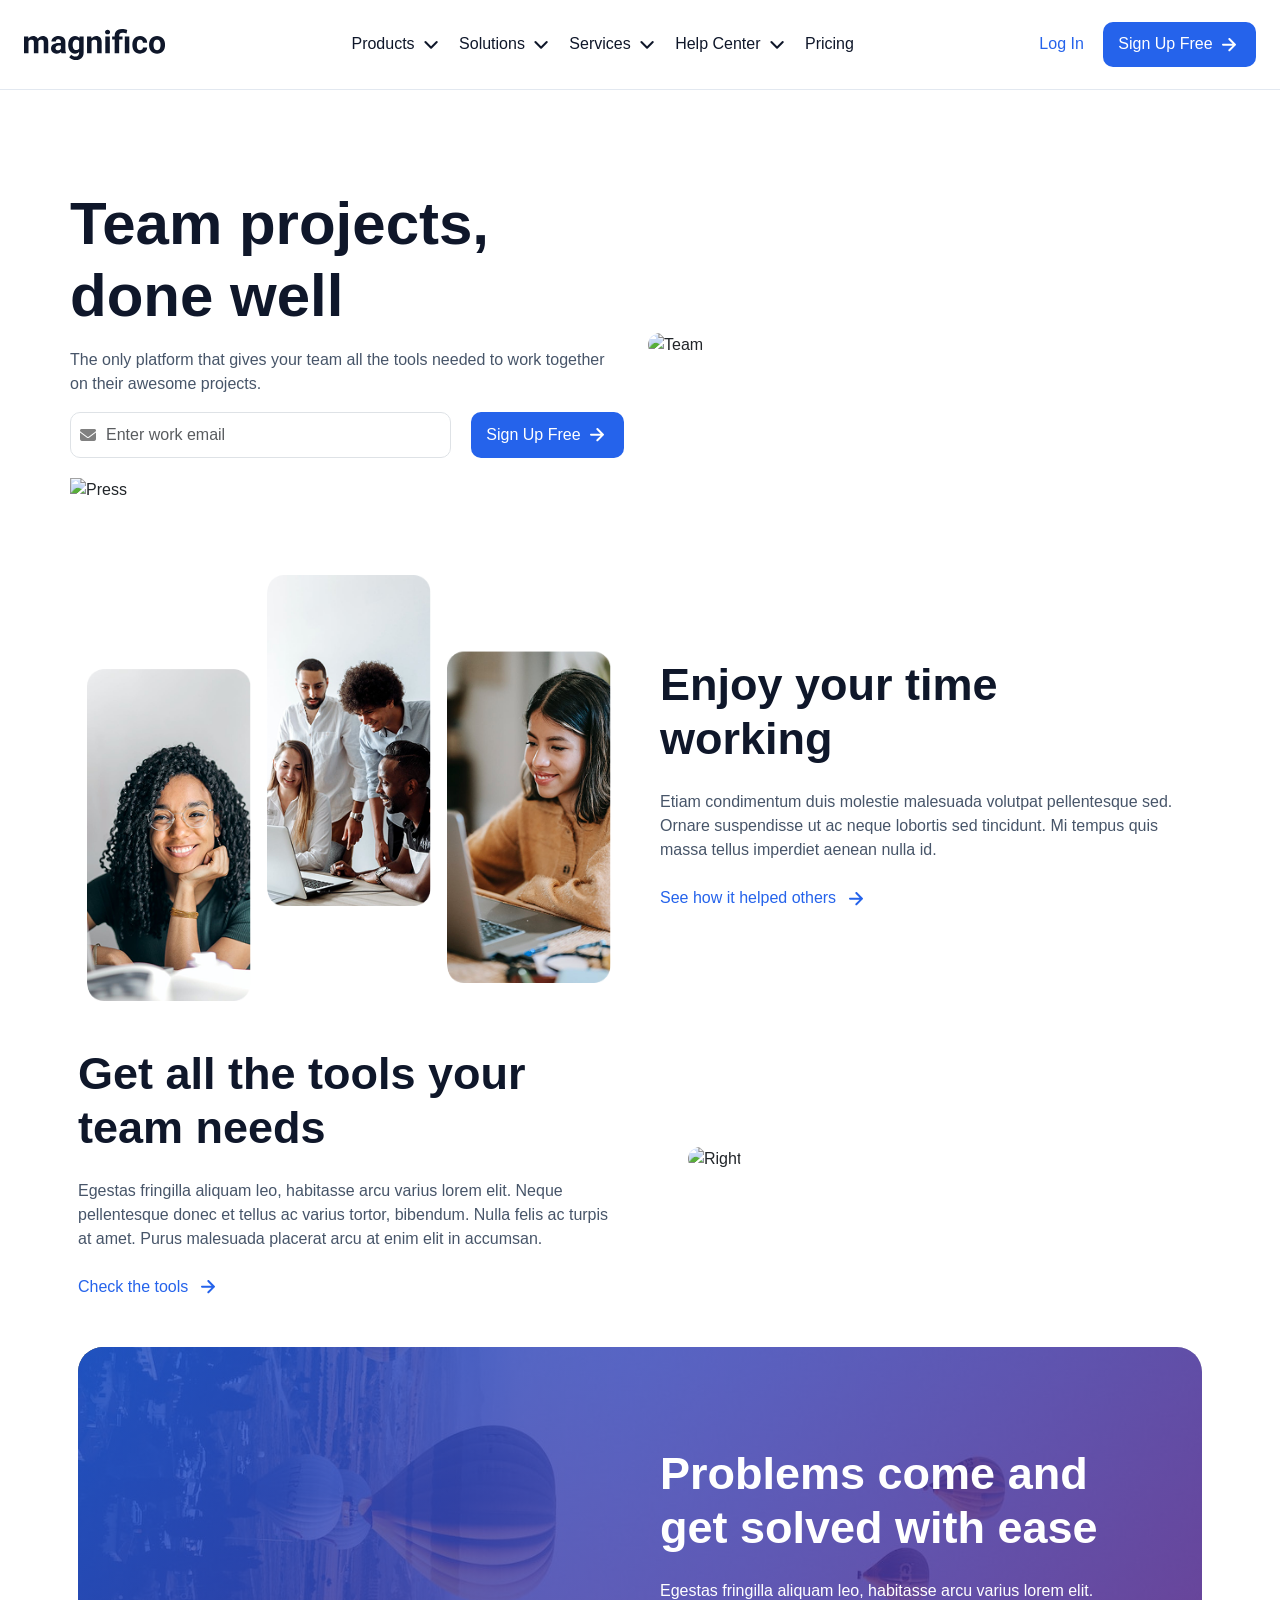
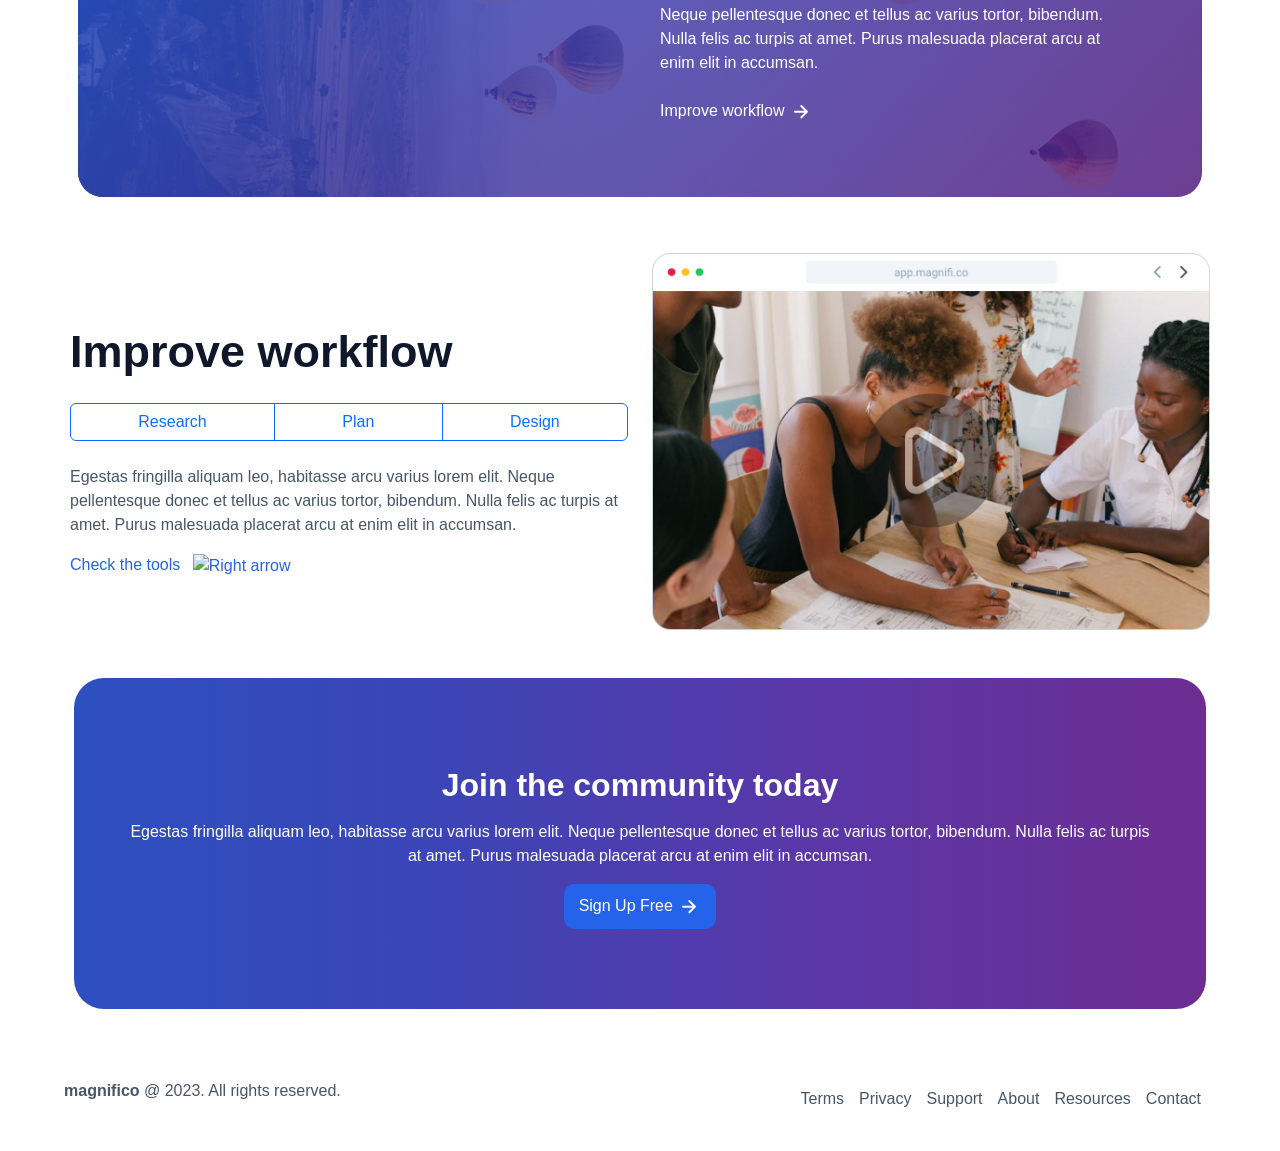
==== index.html @ b032844b "Changed the path" ====
<!doctype html>
<html lang="en">
  <head>
    <meta charset="UTF-8" />
    <meta name="viewport" content="width=device-width, initial-scale=1.0" />
    <link rel="stylesheet" href="css/style.css" />
    <link
      href="https://cdn.jsdelivr.net/npm/bootstrap@5.0.2/dist/css/bootstrap.min.css"
      rel="stylesheet"
      integrity="sha384-EVSTQN3/azprG1Anm3QDgpJLIm9Nao0Yz1ztcQTwFspd3yD65VohhpuuCOmLASjC"
      crossorigin="anonymous"
    />
    <link
      rel="stylesheet"
      href="https://cdnjs.cloudflare.com/ajax/libs/font-awesome/6.5.1/css/all.min.css"
    />
    <link
      rel="stylesheet"
      href="https://cdnjs.cloudflare.com/ajax/libs/font-awesome/6.5.0/css/all.min.css"
    />
    <link href="https://unpkg.com/aos@2.3.4/dist/aos.css" rel="stylesheet" />


    <title>Magnifico</title>
  </head>
  <body>
    <div class="container-fluid p-0">
      <header class="header-section p-4">
        <div class="logo">
          <img src="images/magnifico.svg" alt="Magnifico Logo" />
        </div>
        <div class="nav-items">
          <nav class="navbar navbar-expand-lg navbar-light">
            <button
              class="navbar-toggler"
              type="button"
              data-bs-toggle="collapse"
              data-bs-target="#navbarNavDropdown"
              aria-controls="navbarNavDropdown"
              aria-expanded="false"
              aria-label="Toggle navigation"
            >
              <span class="navbar-toggler-icon"></span>
            </button>
            <div class="collapse navbar-collapse" id="navbarNavDropdown">
              <ul class="navbar-nav">
                <li class="nav-item dropdown">
                  <a
                    class="nav-link dropdown-toggle"
                    href="#"
                    id="navbarDropdownMenuLink"
                    role="button"
                    data-bs-toggle="dropdown"
                    aria-expanded="false"
                  >
                    Products
                    <img src="images/chevron-down.svg" alt="Down arrow" />
                  </a>
                  <ul
                    class="dropdown-menu"
                    aria-labelledby="navbarDropdownMenuLink"
                  >
                    <li><a class="dropdown-item" href="#">Action</a></li>
                    <li>
                      <a class="dropdown-item" href="#">Another action</a>
                    </li>
                    <li>
                      <a class="dropdown-item" href="#">Something else here</a>
                    </li>
                  </ul>
                </li>
                <li class="nav-item dropdown">
                  <a
                    class="nav-link dropdown-toggle"
                    href="#"
                    id="navbarDropdownMenuLink"
                    role="button"
                    data-bs-toggle="dropdown"
                    aria-expanded="false"
                  >
                    Solutions
                    <img src="images/chevron-down.svg" alt="Down arrow" />
                  </a>
                  <ul
                    class="dropdown-menu"
                    aria-labelledby="navbarDropdownMenuLink"
                  >
                    <li><a class="dropdown-item" href="#">Action</a></li>
                    <li>
                      <a class="dropdown-item" href="#">Another action</a>
                    </li>
                    <li>
                      <a class="dropdown-item" href="#">Something else here</a>
                    </li>
                  </ul>
                </li>
                <li class="nav-item dropdown">
                  <a
                    class="nav-link dropdown-toggle"
                    href="#"
                    id="navbarDropdownMenuLink"
                    role="button"
                    data-bs-toggle="dropdown"
                    aria-expanded="false"
                  >
                    Services
                    <img src="images/chevron-down.svg" alt="Down arrow" />
                  </a>
                  <ul
                    class="dropdown-menu"
                    aria-labelledby="navbarDropdownMenuLink"
                  >
                    <li><a class="dropdown-item" href="#">Action</a></li>
                    <li>
                      <a class="dropdown-item" href="#">Another action</a>
                    </li>
                    <li>
                      <a class="dropdown-item" href="#">Something else here</a>
                    </li>
                  </ul>
                </li>
                <li class="nav-item dropdown">
                  <a
                    class="nav-link dropdown-toggle"
                    href="#"
                    id="navbarDropdownMenuLink"
                    role="button"
                    data-bs-toggle="dropdown"
                    aria-expanded="false"
                  >
                    Help Center
                    <img src="images/chevron-down.svg" alt="Down arrow" />
                  </a>
                  <ul
                    class="dropdown-menu"
                    aria-labelledby="navbarDropdownMenuLink"
                  >
                    <li><a class="dropdown-item" href="#">Action</a></li>
                    <li>
                      <a class="dropdown-item" href="#">Another action</a>
                    </li>
                    <li>
                      <a class="dropdown-item" href="#">Something else here</a>
                    </li>
                  </ul>
                </li>
                <li class="nav-item">
                  <a class="nav-link active" aria-current="page" href="#"
                    >Pricing</a
                  >
                </li>
              </ul>
            </div>
          </nav>
        </div>
        <div class="details">
          <a href="#" class="log-in">Log In</a>
          <button class="sign-up-btn">
            Sign Up Free
            <img src="images/arrow-right.svg" alt="Right arrow" />
          </button>
        </div>
      </header>
      <div class="main">
        <div class="section1 me-2">
          <div class="row sections-content">
            <div class="col-md-6 details order-2 order-md-1 "  data-aos="fade-right">
              <h1 class="pt-2">
                Team projects, <br />
                done well
              </h1>
              <p class="pt-2">
                The only platform that gives your team all the tools needed to
                work together on their awesome projects.
              </p>
              <form action="#" class="form-container">
                <div class="input-container">
                  <i class="fa fa-envelope icon"></i>
                  <input
                    type="email"
                    class="form-control input-mail"
                    name="email-id"
                    placeholder="Enter work email"
                  />
                </div>

                <button class="sign-up-btn">
                  Sign Up Free
                  <img src="images/arrow-right.svg" alt="Right arrow" />
                </button>
              </form>
              <img src="images/press.png" alt="Press" class="press-image" />
            </div>
            <div class="col-md-6 pt-2 order-1 order-md-2 " data-aos="fade-left">
              <img src="images/left.png" alt="Team" class="img-banner" />
            </div>
          </div>
        </div>
        <div class="section2">
          <div class="row mt-5 sections-content">
            <div class="col-md-6"  data-aos="zoom-in">
              <div class="img-group">
                <img src="images/frame-2307.png" alt="">
                <img src="images/frame-2305.png" alt="">
                <img src="images/frame-2306.png" alt="">
              </div>
            </div>
            <div class="col-md-6 details order-2 order-md-1"  data-aos="fade-left">
              <h2 class="p-2">
                Enjoy your time <br />
                working
              </h2>
              <p class="p-2">
                Etiam condimentum duis molestie malesuada volutpat pellentesque
                sed. Ornare suspendisse ut ac neque lobortis sed tincidunt. Mi
                tempus quis massa tellus imperdiet aenean nulla id.
              </p>
              <a href="#" class="pt-5 ps-2"
                >See how it helped others
                <img src="images/Vector.svg" alt="Right arrow" class="ps-2"
              /></a>
            </div>
          </div>
        </div>

        <div class="section3">
          <div class="row mt-5 sections-content">
            <div class="col-md-6 details order-2 order-md-1" data-aos="fade-right">
              <h2 class="p-2">
                Get all the tools your <br />
                team needs
              </h2>
              <p class="p-2">
                Egestas fringilla aliquam leo, habitasse arcu varius lorem elit.
                Neque pellentesque donec et tellus ac varius tortor, bibendum.
                Nulla felis ac turpis at amet. Purus malesuada placerat arcu at
                enim elit in accumsan.
              </p>
              <a href="#" class="pt-5 ps-2"
                >Check the tools
                <img src="images/Vector.svg" alt="Right arrow" class="ps-2"
              /></a>
            </div>
            <div class="col-md-6 ps-5 order-1 order-md-2" data-aos="fade-left">
              <img src="images/right.png" alt="Right" class="img-banner" />
            </div>
          </div>
        </div>
        <div
          class="
        "
        ></div>
        <div class="section4">
          <div class="row mt-5 hero-image sections-content mx-2">
            <div class="col-md-6"></div>
            <div class="col-md-6 col-sm-12 details order-2 order-md-1 "  data-aos="zoom-in-up">
              <h2 class="p-2">
                Problems come and <br />
                get solved with ease
              </h2>
              <p class="p-2">
                Egestas fringilla aliquam leo, habitasse arcu varius lorem elit.
                Neque pellentesque donec et tellus ac varius tortor, bibendum.
                Nulla felis ac turpis at amet. Purus malesuada placerat arcu at
                enim elit in accumsan.
              </p>
              <a href="#" class="ps-2" style="color: white"
                >Improve workflow <img src="images/arrow-right.svg" alt=""
              /></a>
            </div>
          </div>
        </div>
        <div class="section5 mt-5">
          <div class="row sections-content">
            <div class="col-md-6 details order-2 order-md-1" data-aos="fade-right">
              <h2 class="pt-2">Improve workflow</h2>
              <div
                class="btn-group pt-3 pb-3"
                style="width: 100%"
                role="group"
                aria-label="Basic outlined example"
              >
                <button type="button" class="btn btn-outline-primary">
                  Research
                </button>
                <button type="button" class="btn btn-outline-primary">
                  Plan
                </button>
                <button type="button" class="btn btn-outline-primary">
                  Design
                </button>
              </div>
              <p class="pt-2">
                Egestas fringilla aliquam leo, habitasse arcu varius lorem elit.
                Neque pellentesque donec et tellus ac varius tortor, bibendum.
                Nulla felis ac turpis at amet. Purus malesuada placerat arcu at
                enim elit in accumsan.
              </p>
              <a href="#" class="pt-5"
                >Check the tools
                <img src="images/vector.svg" alt="Right arrow" class="ps-2"
              /></a>
            </div>
            <div class="col-md-6 pt-2 order-1 order-md-2" data-aos="fade-left">
              <img
                src="images/left-banner.png"
                alt="Team"
                class="img-banner"
              />
            </div>
          </div>
        </div>
        <div class="section6 mt-5 mx-3 ">
          <div class="row banner">
            <div class="col-md-12 text-center" data-aos="flip-up">
              <h2 class="p-2">Join the community today</h2>
                Egestas fringilla aliquam leo, habitasse arcu varius lorem elit.
                Neque pellentesque donec et tellus ac varius tortor, bibendum.
                Nulla felis ac turpis at amet. Purus malesuada placerat arcu at
                enim elit in accumsan.
              </p>
              <button class="sign-up-btn">
                Sign Up Free
                <img src="images/arrow-right.svg" alt="Right arrow" />
              </button>
            </div>
          </div>
        </div>

      </div>
      <footer class="footer-section">
        <div class="copyright">
          <p style="color:#475569 ;"><strong>magnifico</strong> @ 2023. All rights reserved.</p>
        </div>
        <div class="links">
          <div class="link-item"><a href="#" style="text-decoration: none; color:#475569 ;">Terms</a></div>
          <div class="link-item"><a href="#" style="text-decoration: none; color:#475569 ;">Privacy</a></div>
          <div class="link-item"><a href="#" style="text-decoration: none; color:#475569 ;">Support</a></div>
          <div class="link-item"><a href="#" style="text-decoration: none; color:#475569 ;">About</a></div>
          <div class="link-item"><a href="#" style="text-decoration: none; color:#475569 ;">Resources</a></div>
          <div class="link-item"><a href="#" style="text-decoration: none; color:#475569 ;">Contact</a></div>
        </div>
      </footer>
      
    </div>

    <script src="https://unpkg.com/aos@2.3.4/dist/aos.js"></script>
    <script>
      AOS.init({
        duration: 1000,
        once: true
      });
    </script>

    <script
      src="https://cdn.jsdelivr.net/npm/bootstrap@5.0.2/dist/js/bootstrap.bundle.min.js"
      integrity="sha384-MrcW6ZMFYlzcLA8Nl+NtUVF0sA7MsXsP1UyJoMp4YLEuNSfAP+JcXn/tWtIaxVXM"
      crossorigin="anonymous"
    ></script>
  </body>
</html>
---- css/style.css ----
*{
    margin: 0;
    padding: 0;
    box-sizing: border-box;
    font-family: "Segoe UI", sans-serif;
}

a, button, img, .nav-link, .btn {
  transition: all 0.3s ease-in-out;
}

.header-section{
    display: flex;
    justify-content: space-between;
    align-items: center;
    height: 90px;
    border-bottom: 1px solid #E2E8F0;
}

.dropdown-toggle::after {
  display: none !important;
}

.log-in{
    text-decoration: none;
    color: #2563EB;
    margin-right: 15px;
}

.log-in:hover{
    color: #1E40AF;
}

.sign-up-btn{
    background-color: #2563EB;
    color: white;
    border: none;
    padding: 10px 15px;
    border-radius: 10px;
    cursor: pointer;
}

.sign-up-btn:hover {
  background-color: #1E40AF;
  transform: translateY(-3px);
  box-shadow: 0 10px 20px rgba(37, 99, 235, 0.3);
}

.sign-up-btn:active {
  transform: scale(0.96);
}

.nav-link{
    color: #0F172A !important;
    font-weight: 600;
    position: relative;
}

.nav-link::after {
  content: "";
  position: absolute;
  width: 0%;
  height: 2px;
  bottom: -5px;
  left: 0;
  background-color: #2563EB;
  transition: width 0.3s ease;
}

.nav-link:hover::after {
  width: 100%;
}

.input-container {
  position: relative;
  width: 100%;
  flex: 1;
}

.input-container input {
  width: 100%;
  padding: 10px 10px 10px 35px;
  border-radius: 10px;
  transition: all 0.3s ease;
}

.input-container input:focus {
  border-color: #2563EB;
  box-shadow: 0 0 0 3px rgba(37, 99, 235, 0.2);
}

.input-container .icon {
  position: absolute;
  left: 10px;
  top: 50%;
  transform: translateY(-50%);
  color: gray;
}

.main{
    margin: 70px;
}

.sections-content{
    display: flex;
    align-items: center;
    
}

.section1 h1{
    margin-top: 20px;
    font-size: 60px;
    font-weight: 700;
    color: #0F172A;
}

.section1 p{
    color: #475569;
}

.form-container{
    display: flex;
    gap: 20px;
}

.press-image{
    margin-top: 20px ;
    width: 100%;
    margin-bottom: 20px;
}

.img-banner{
    max-width: 100%;
    height: auto;
    border-radius: 12px;
    transition: transform 0.4s ease, box-shadow 0.4s ease;
}

.img-banner:hover{
    transform: scale(1.05);
    box-shadow: 0 15px 30px rgba(0, 0, 0, 0.15);
}

.img-group{
  display: flex;
  justify-content: center;
  align-items: center;
  flex-wrap: nowrap;  
}

.img-group img{
  width: 180px;        
  max-width: 100%;     
  padding: 0 8px;
  border-radius: 20px;
  transition: transform 0.4s ease, box-shadow 0.4s ease;
}

.img-group img:hover{
  transform: translateY(-10px) scale(1.05);
  box-shadow: 0 10px 25px rgba(0, 0, 0, 0.15);
}

.img-group img:nth-child(1),
.img-group img:nth-child(3){
  transform: translateY(30px);
}

.img-group img:nth-child(2){
  transform: translateY(-30px);
}

.section2 h2{
    margin-top: 20px;
    font-size: 45px;
    font-weight: 700;
    color: #0F172A;
}

.section2 p{
    color: #475569;
}


.section3 h2{
    margin-top: 20px;
    font-size: 45px;
    font-weight: 700;
    color: #0F172A;
}

.section3 p{
    color: #475569;
}


.hero-image {
  position: relative;
  min-height: 450px;
  border-radius: 25px;
  overflow: hidden;
  padding: 60px;

  background-image: url("../images/heroImage.jpg");
  background-size: cover;
  background-position: center;

  transition: transform 0.4s ease;
}

.hero-image::before {
  content: "";
  position: absolute;
  top: 0;
  left: 0;
  width: 100%;
  height: 100%;
  background: linear-gradient(
    135deg,
    rgba(37, 99, 235, 0.8),
    rgba(88, 28, 135, 0.8)
  );
  z-index: 1;
  transition: opacity 0.4s ease;
}

.hero-image .details {
  position: relative;
  z-index: 2;
}

.hero-image:hover {
  transform: scale(1.02);
}

.hero-image:hover::before {
  opacity: 0.6;
}

.section4 h2{
    margin-top: 20px;
    font-size: 45px;
    font-weight: 700;
    color: white;
}

.section4 p{
    color: white;
}


.section5 h2{
    margin-top: 20px;
    font-size: 45px;
    font-weight: 700;
    color: #0F172A;
}

.section5 p{
    color: #475569;
}

.section6 h2{
    font-weight: 700;
}

.section6 .banner{
  background: linear-gradient(
    90deg,
    #2d4fbf 0%,
    #3a46b7 30%,
    #5a37a8 65%,
    #6d2d91 100%
  );
  border-radius: 30px;
  padding: 80px 40px;
  color: white;
  transition: transform 0.4s ease, box-shadow 0.4s ease;
}

.section6 .banner:hover{
  transform: translateY(-5px);
  box-shadow: 0 20px 40px rgba(0,0,0,0.2);
}


.details a{
    text-decoration: none;
    color: #2563EB;
}

.details a:hover{
    color: #1E40AF;
    padding-left: 8px;
}

.links{
    display: flex;
    justify-content: space-between;
    align-items: center;
}

.links .link-item{
    padding-right: 15px;
}

.links .link-item a:hover{
    color: #2563EB !important;
    transform: translateY(-2px);
}


.footer-section{
    display: flex;
    justify-content: space-between;
    align-items: center;
    margin-left: 4rem;
    margin-right: 4rem;
    margin-bottom: 2rem;
    flex-wrap: wrap;
}


@media (max-width: 992px){

    .main{
        margin: 40px 20px;
    }

    .header-section{
        flex-wrap: wrap;
        height: auto;
        gap: 15px;
    }

    .section1 h1{
        font-size: 42px;
    }

    .section2 h2,
    .section3 h2,
    .section4 h2,
    .section5 h2{
        font-size: 32px;
    }
}

@media (max-width: 768px){

    .main{
        margin: 30px 15px;
    }

    .form-container{
        flex-direction: column;
    }

    .form-container .sign-up-btn{
        width: 100%;
    }

    .details{
        padding: 20px !important;
    }

    .hero-image{
        padding: 30px 20px;
        border-radius: 15px;
    }

    .footer-section{
        flex-direction: column;
        align-items: flex-start;
        gap: 20px;
        margin-left: 20px;
        margin-right: 20px;
    }

    .links{
        flex-wrap: wrap;
    }

    .section6 .banner{
        padding: 50px 20px;
    }

    .header-section > .details{
        display: none !important;
    }

    .img-group img{
        width: 30%;        
        padding: 0 5px;
    }

    .img-group img:nth-child(1),
    .img-group img:nth-child(3){
        transform: translateY(15px);
    }

    .img-group img:nth-child(2){
        transform: translateY(-15px);
    }
}

@media (max-width: 576px){

    .section1 h1{
        font-size: 32px;
    }

    .section2 h2,
    .section3 h2,
    .section4 h2,
    .section5 h2{
        font-size: 24px;
    }

    .btn-group{
        flex-direction: column;
    }

    .btn-group .btn{
        width: 100%;
        margin-bottom: 10px;
    }
}
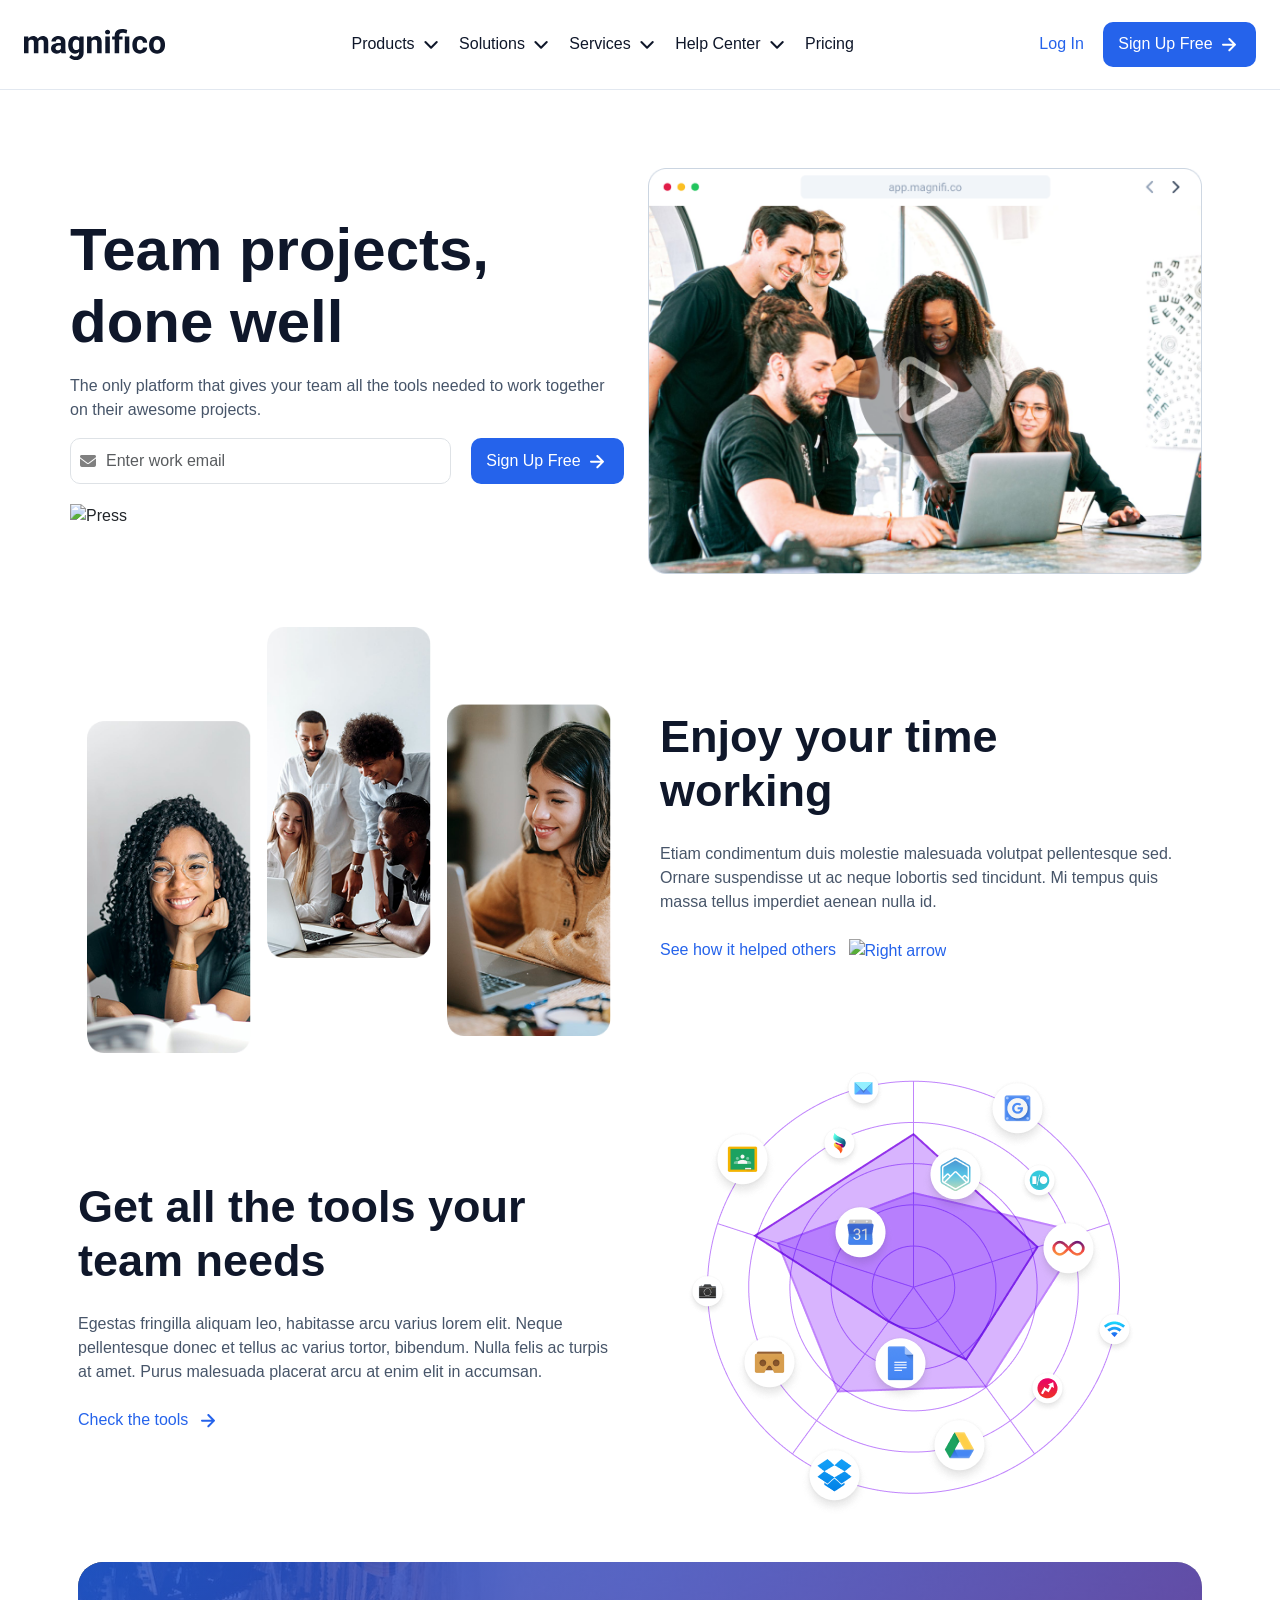
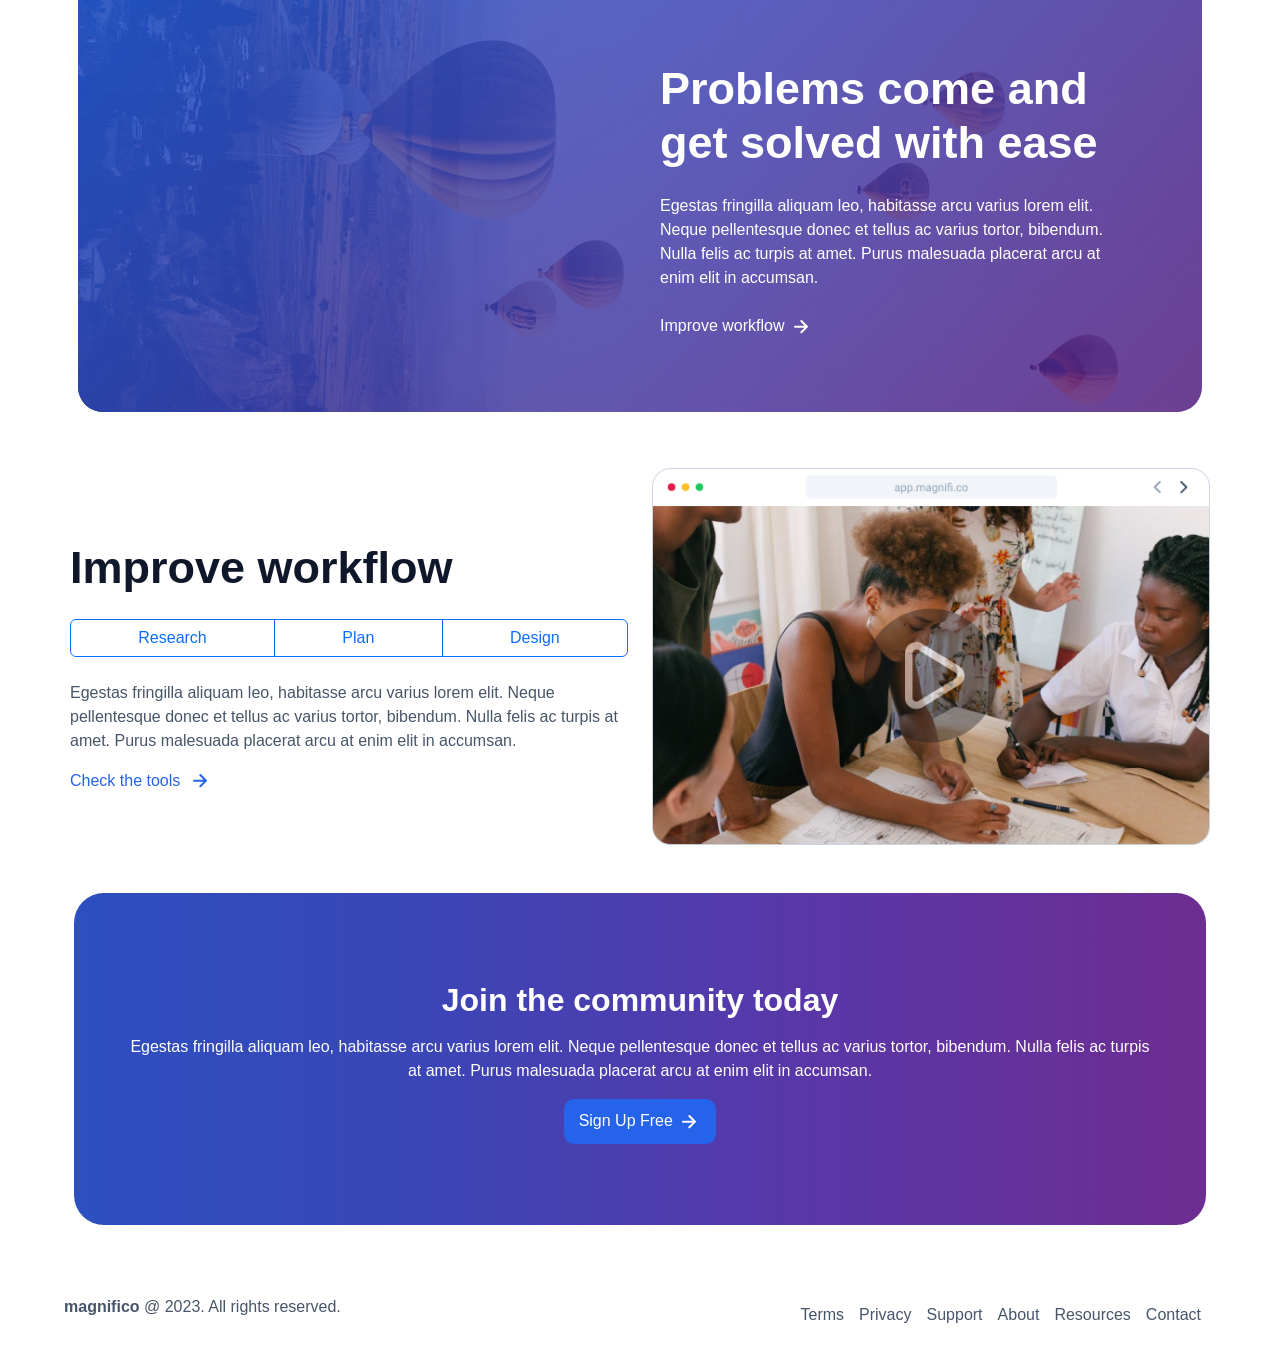
==== commit f9c41d59: "Changed the names of the images" ====
--- a/index.html
+++ b/index.html
@@ -192,7 +192,7 @@
               <img src="images/press.png" alt="Press" class="press-image" />
             </div>
             <div class="col-md-6 pt-2 order-1 order-md-2 " data-aos="fade-left">
-              <img src="images/left.png" alt="Team" class="img-banner" />
+              <img src="images/Left.png" alt="Team" class="img-banner" />
             </div>
           </div>
         </div>
@@ -217,7 +217,7 @@
               </p>
               <a href="#" class="pt-5 ps-2"
                 >See how it helped others
-                <img src="images/Vector.svg" alt="Right arrow" class="ps-2"
+                <img src="images/vector.svg" alt="Right arrow" class="ps-2"
               /></a>
             </div>
           </div>
@@ -242,7 +242,7 @@
               /></a>
             </div>
             <div class="col-md-6 ps-5 order-1 order-md-2" data-aos="fade-left">
-              <img src="images/right.png" alt="Right" class="img-banner" />
+              <img src="images/Right.png" alt="Right" class="img-banner" />
             </div>
           </div>
         </div>
@@ -298,7 +298,7 @@
               </p>
               <a href="#" class="pt-5"
                 >Check the tools
-                <img src="images/vector.svg" alt="Right arrow" class="ps-2"
+                <img src="images/Vector.svg" alt="Right arrow" class="ps-2"
               /></a>
             </div>
             <div class="col-md-6 pt-2 order-1 order-md-2" data-aos="fade-left">
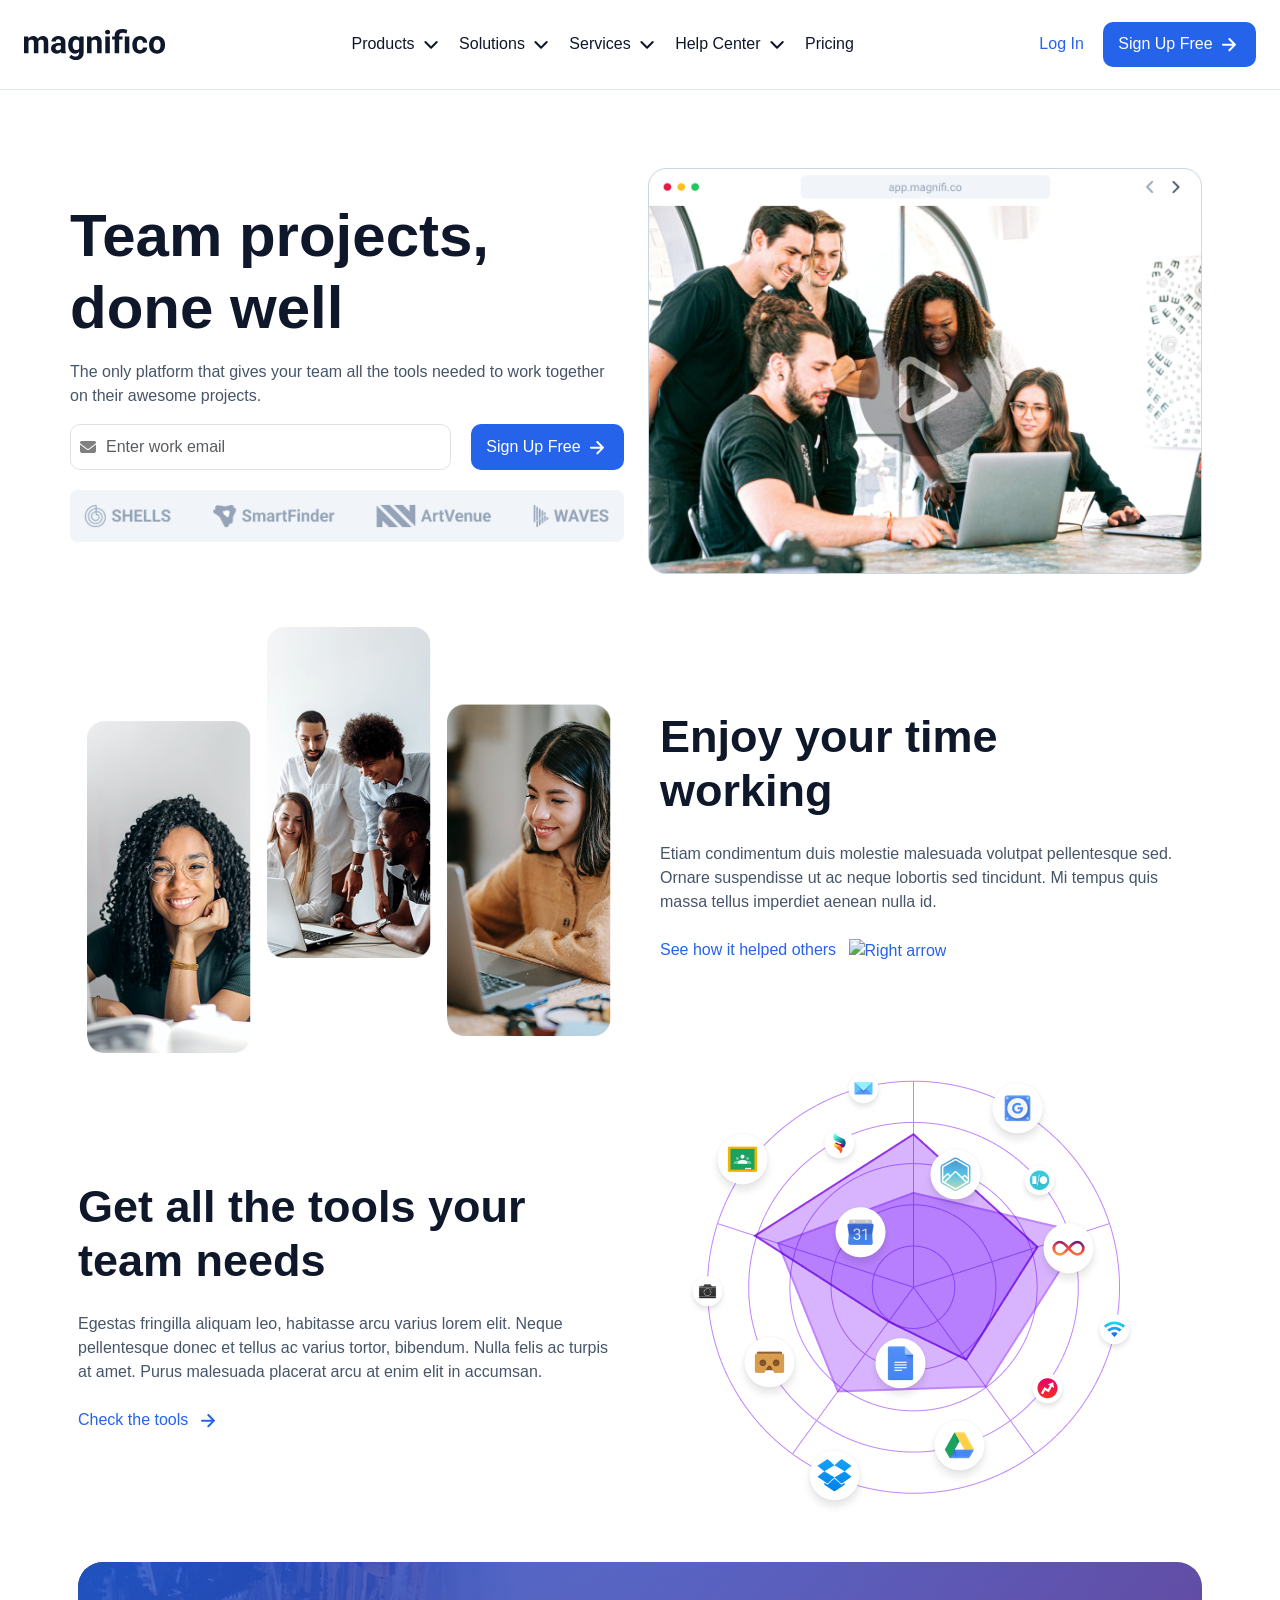
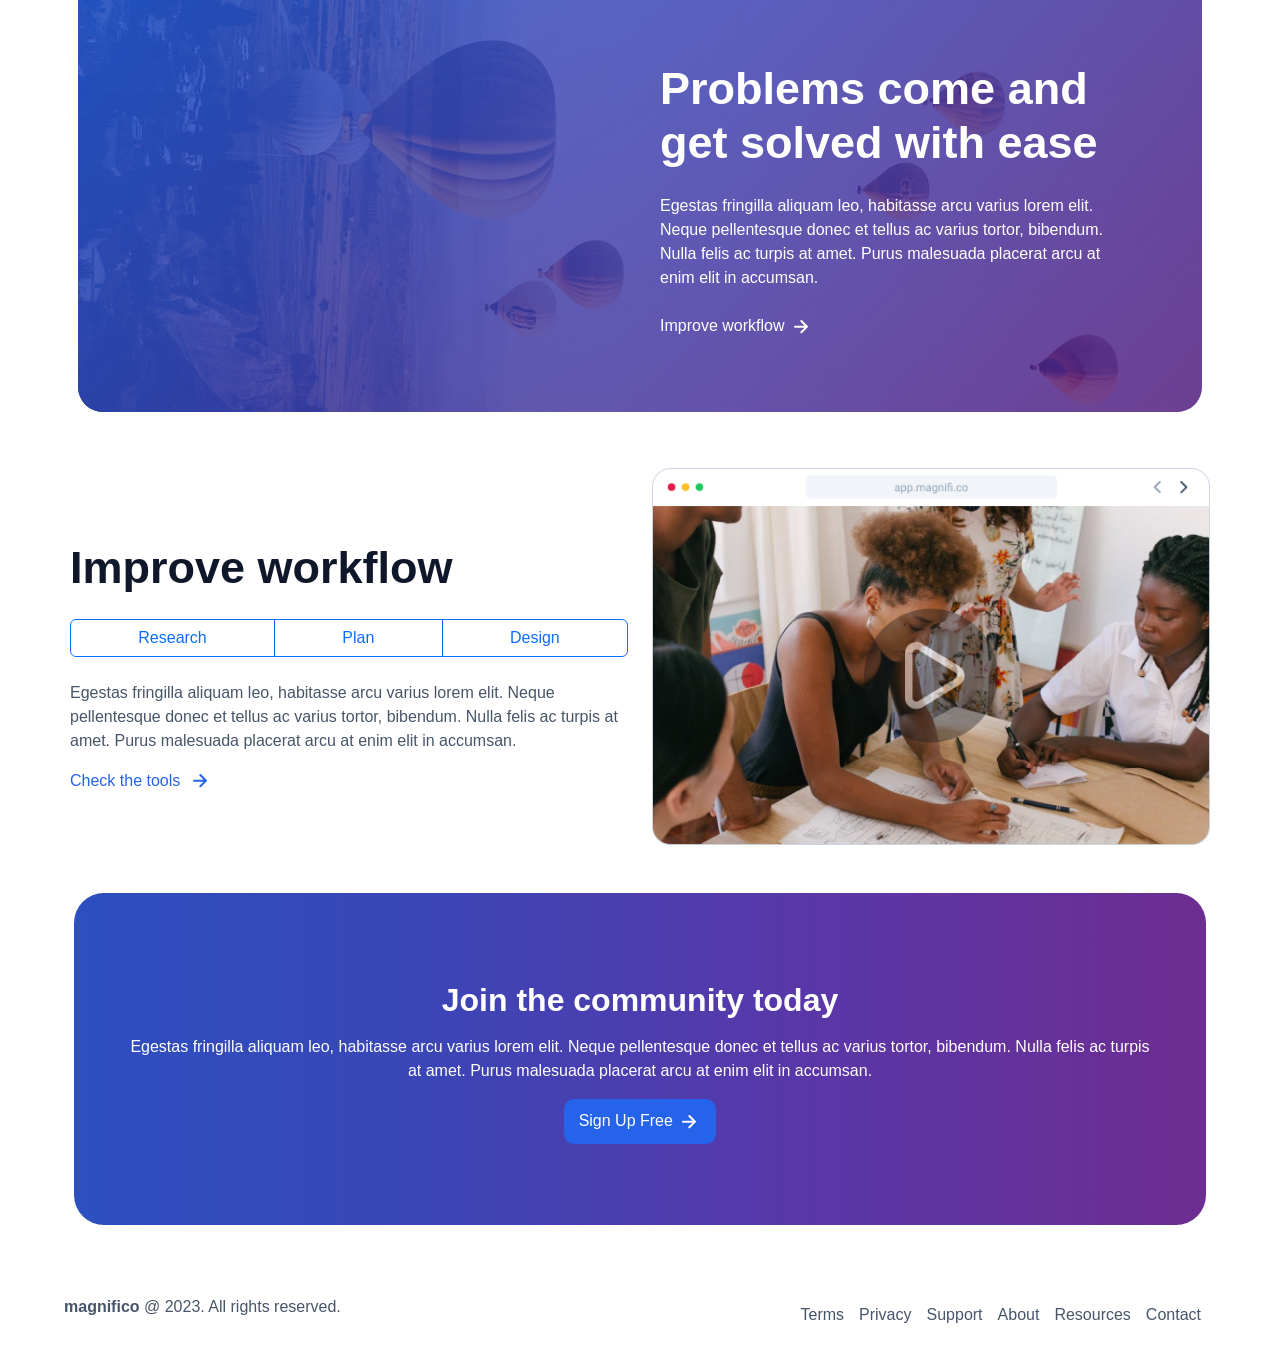
==== commit 4b1efbbf: "Update index.html" ====
--- a/index.html
+++ b/index.html
@@ -189,7 +189,7 @@
                   <img src="images/arrow-right.svg" alt="Right arrow" />
                 </button>
               </form>
-              <img src="images/press.png" alt="Press" class="press-image" />
+              <img src="images/Press.png" alt="Press" class="press-image" />
             </div>
             <div class="col-md-6 pt-2 order-1 order-md-2 " data-aos="fade-left">
               <img src="images/Left.png" alt="Team" class="img-banner" />
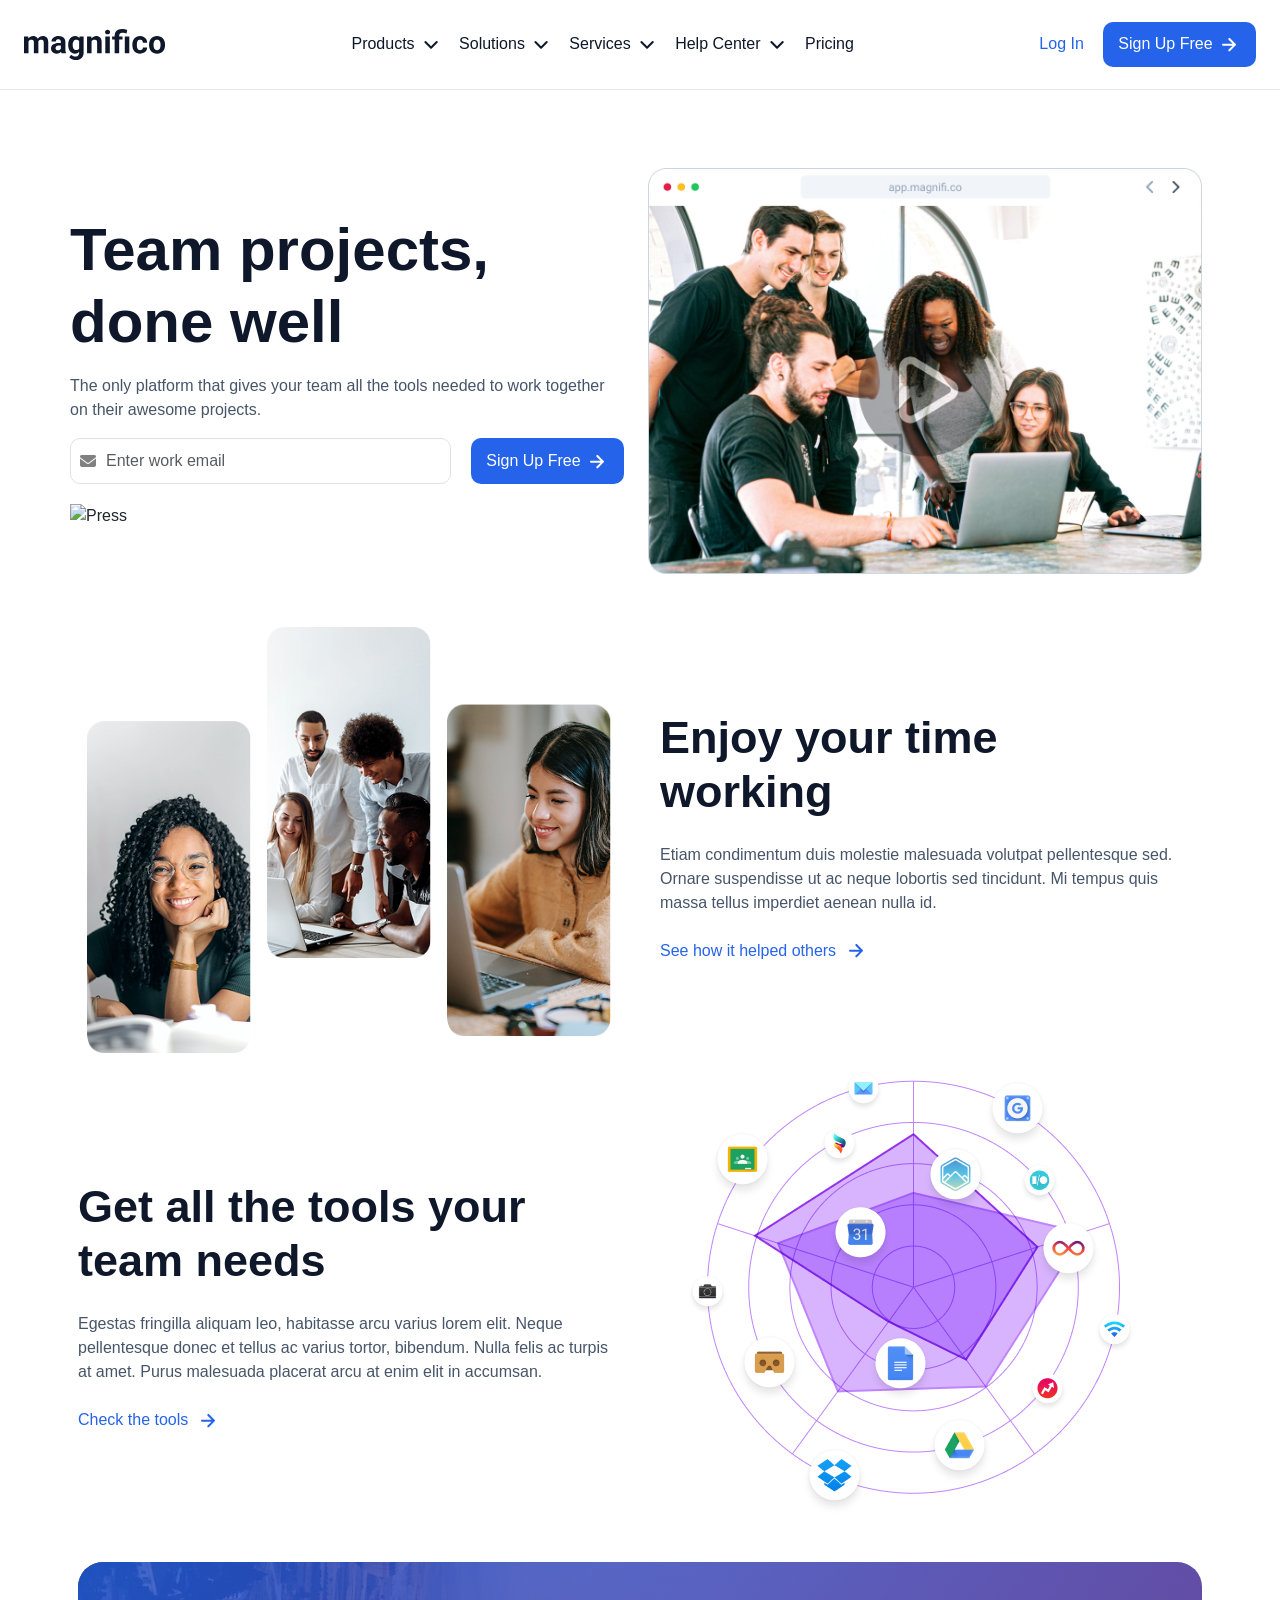
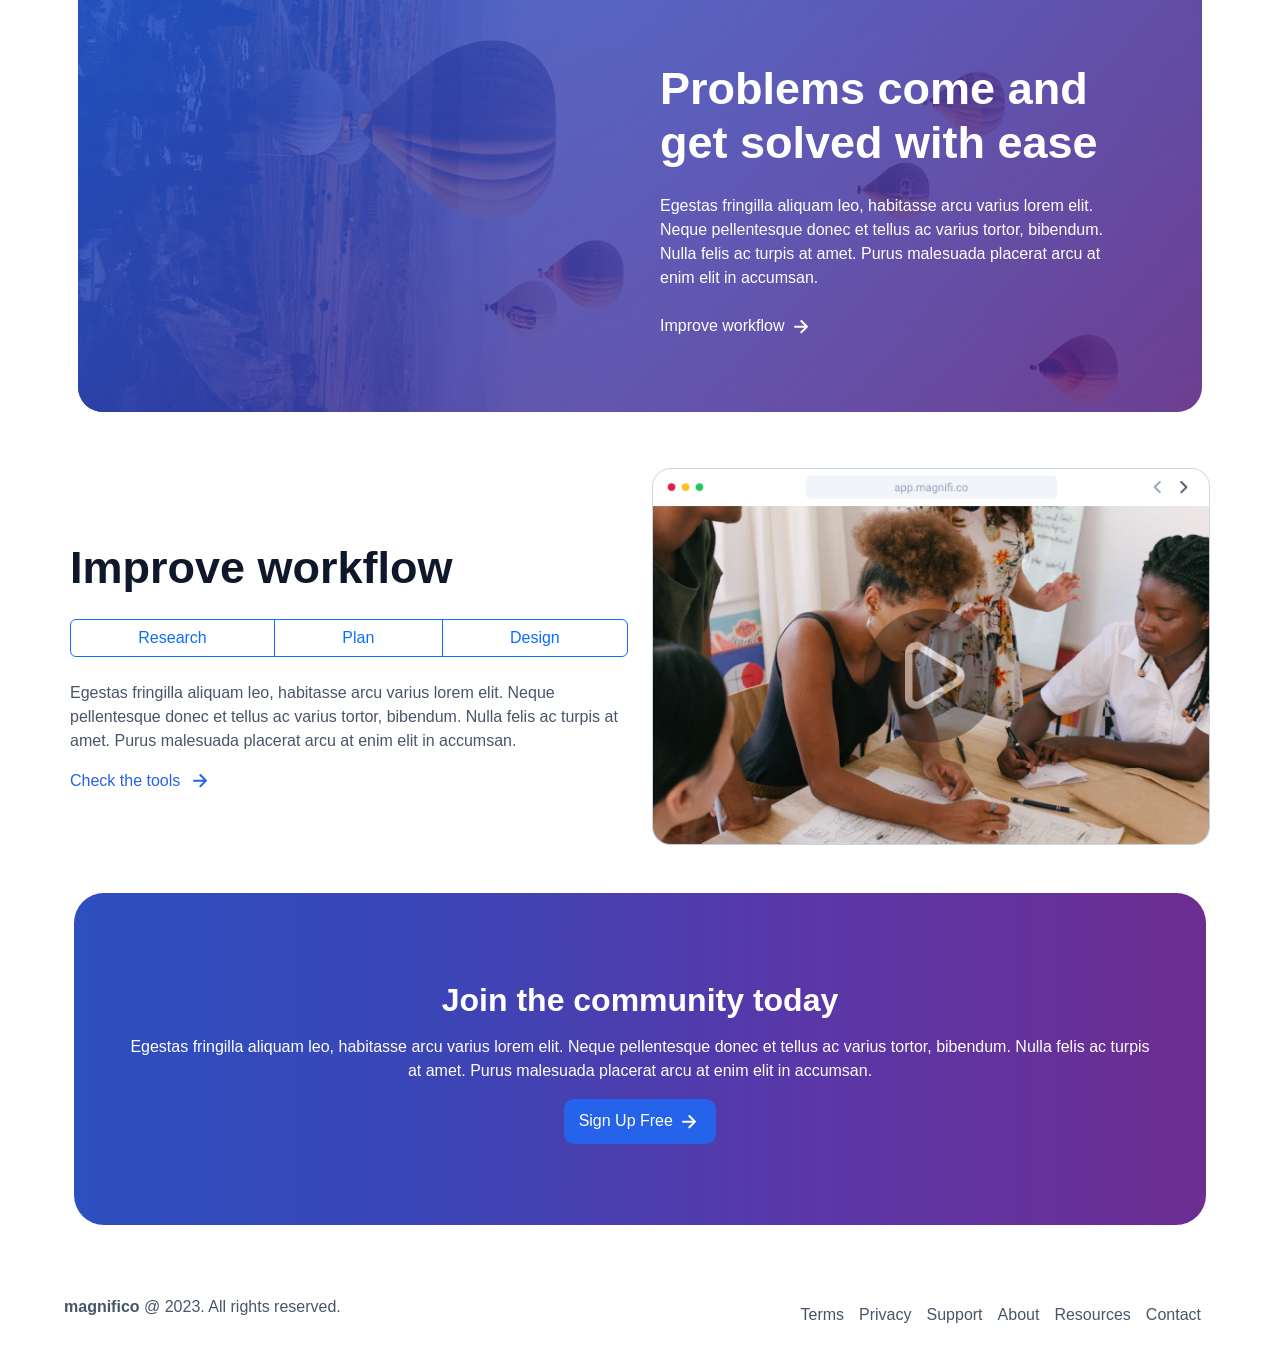
==== commit cfcc05c2: "Updated index file" ====
--- a/index.html
+++ b/index.html
@@ -189,7 +189,7 @@
                   <img src="images/arrow-right.svg" alt="Right arrow" />
                 </button>
               </form>
-              <img src="images/Press.png" alt="Press" class="press-image" />
+              <img src="images/press.png" alt="Press" class="press-image" />
             </div>
             <div class="col-md-6 pt-2 order-1 order-md-2 " data-aos="fade-left">
               <img src="images/Left.png" alt="Team" class="img-banner" />
@@ -217,7 +217,7 @@
               </p>
               <a href="#" class="pt-5 ps-2"
                 >See how it helped others
-                <img src="images/vector.svg" alt="Right arrow" class="ps-2"
+                <img src="images/Vector.svg" alt="Right arrow" class="ps-2"
               /></a>
             </div>
           </div>
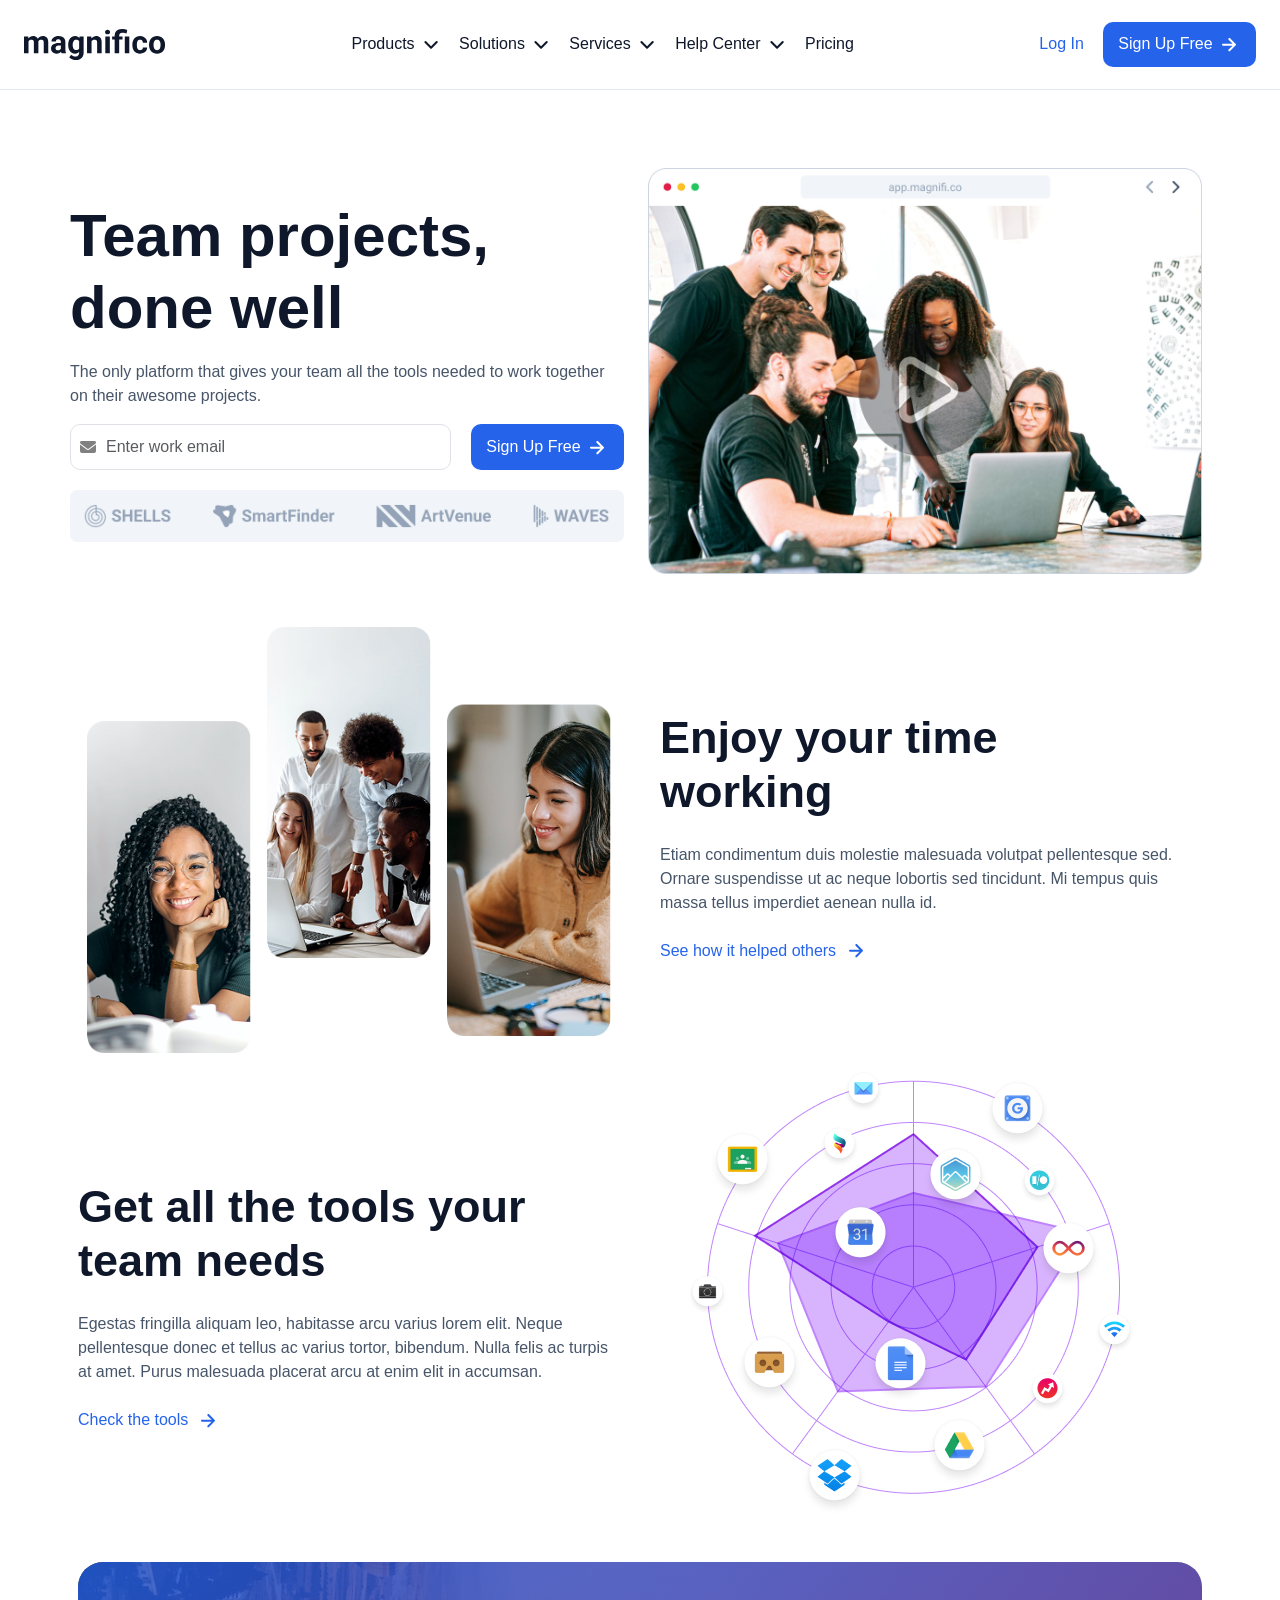
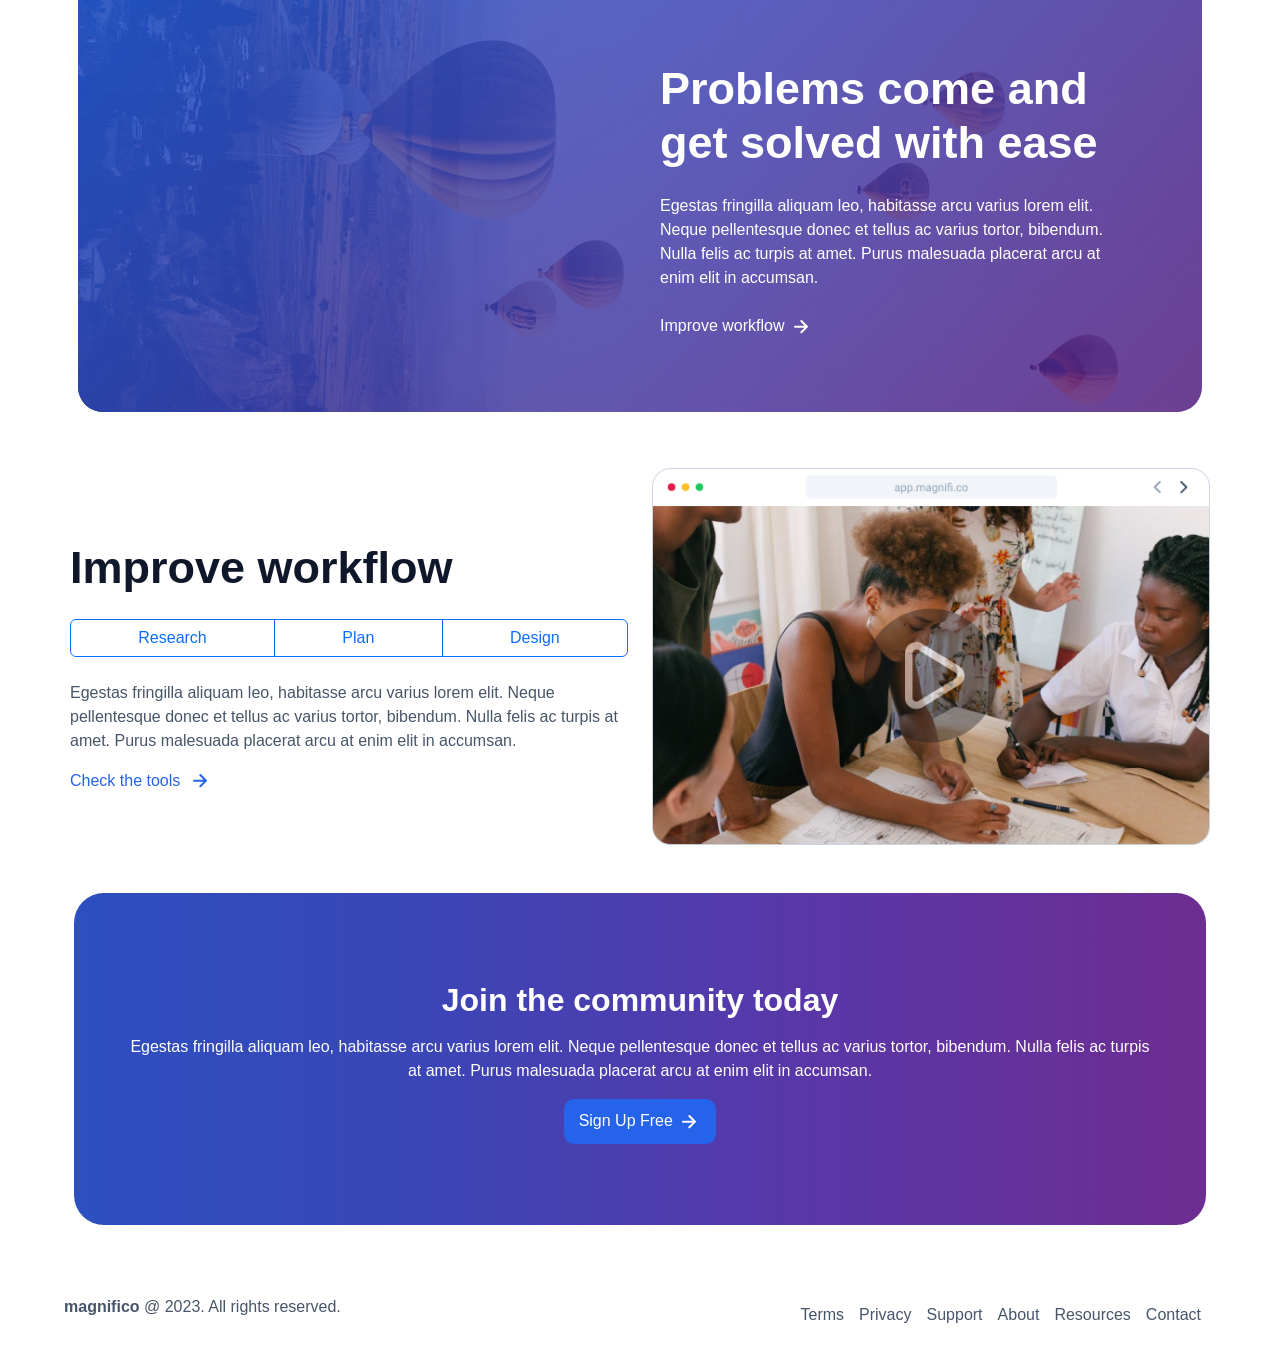
==== commit 317f777c: "Update index.html" ====
--- a/index.html
+++ b/index.html
@@ -189,7 +189,7 @@
                   <img src="images/arrow-right.svg" alt="Right arrow" />
                 </button>
               </form>
-              <img src="images/press.png" alt="Press" class="press-image" />
+              <img src="images/Press.png" alt="Press" class="press-image" />
             </div>
             <div class="col-md-6 pt-2 order-1 order-md-2 " data-aos="fade-left">
               <img src="images/Left.png" alt="Team" class="img-banner" />
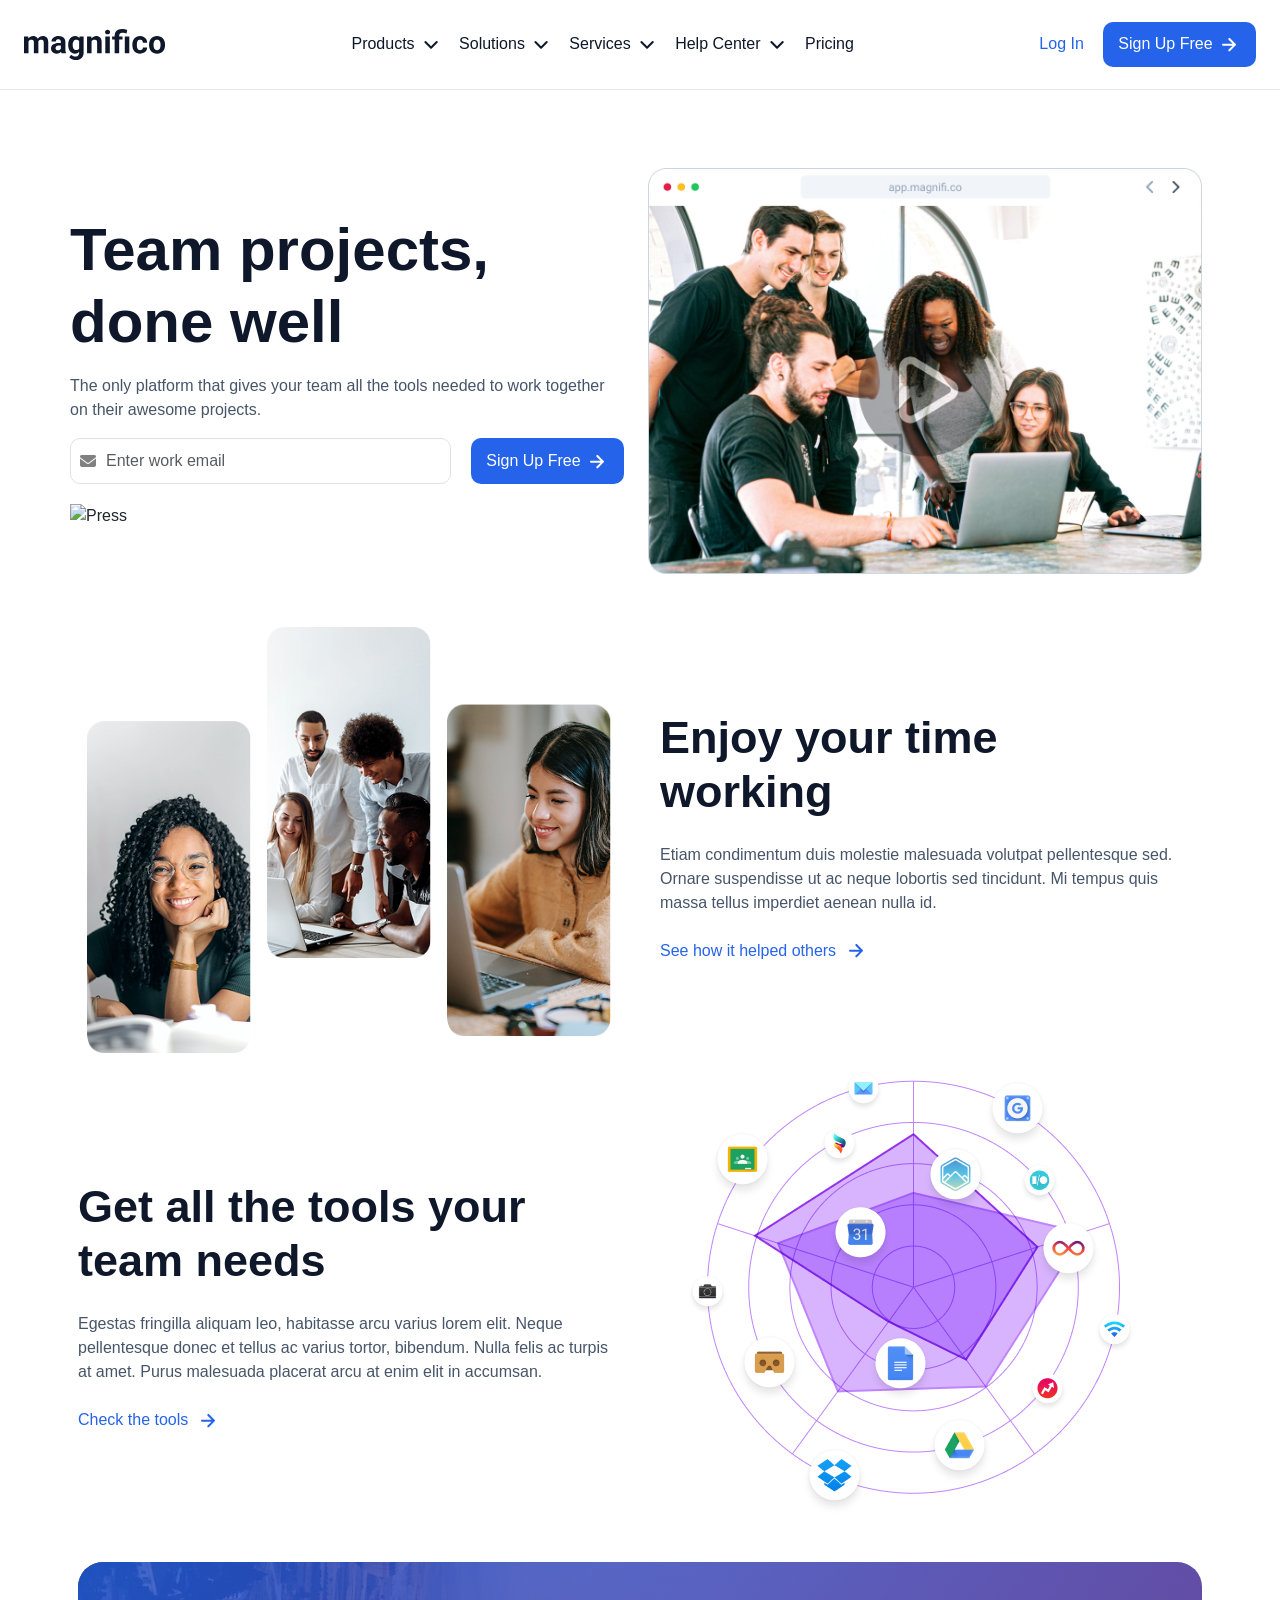
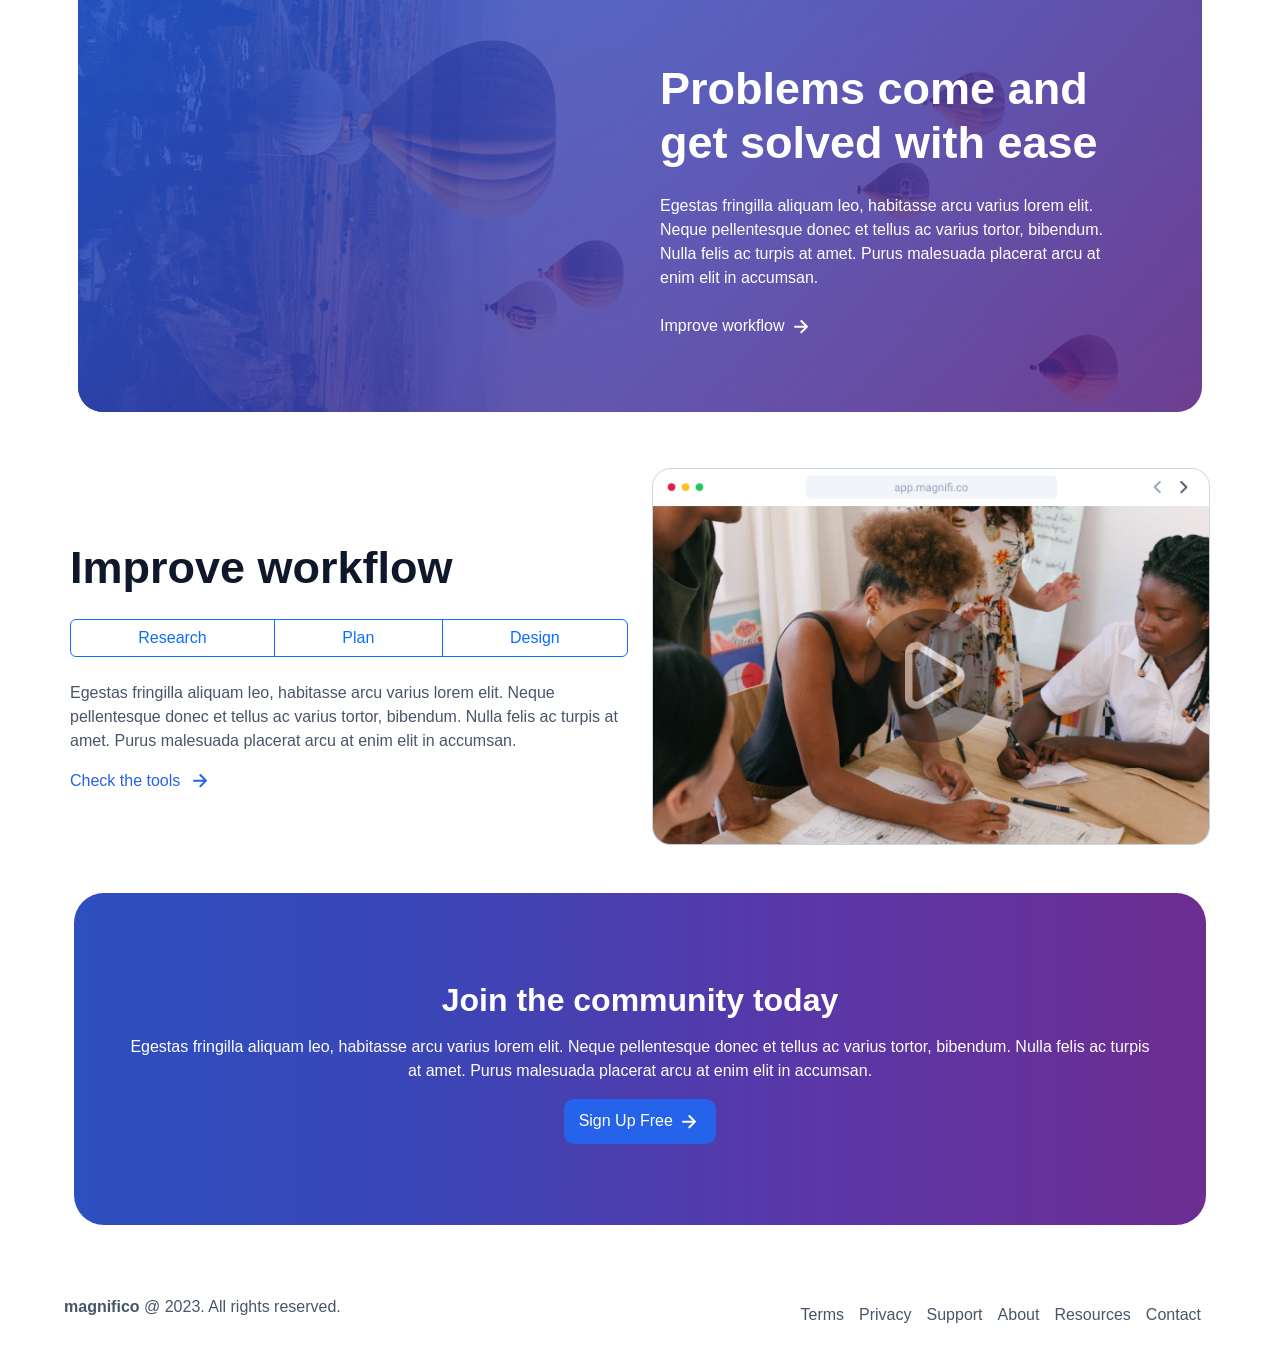
==== commit 7ca0138e: "Updated the index file" ====
--- a/index.html
+++ b/index.html
@@ -189,14 +189,14 @@
                   <img src="images/arrow-right.svg" alt="Right arrow" />
                 </button>
               </form>
-              <img src="images/Press.png" alt="Press" class="press-image" />
+              <img src="images/press.png" alt="Press" class="press-image" />
             </div>
             <div class="col-md-6 pt-2 order-1 order-md-2 " data-aos="fade-left">
               <img src="images/Left.png" alt="Team" class="img-banner" />
             </div>
           </div>
         </div>
-        <div class="section2">
+        <div class="section2 mt-5">
           <div class="row mt-5 sections-content">
             <div class="col-md-6"  data-aos="zoom-in">
               <div class="img-group">
@@ -223,7 +223,7 @@
           </div>
         </div>
 
-        <div class="section3">
+        <div class="section3 mt-5">
           <div class="row mt-5 sections-content">
             <div class="col-md-6 details order-2 order-md-1" data-aos="fade-right">
               <h2 class="p-2">
@@ -246,11 +246,7 @@
             </div>
           </div>
         </div>
-        <div
-          class="
-        "
-        ></div>
-        <div class="section4">
+        <div class="section4 mt-5">
           <div class="row mt-5 hero-image sections-content mx-2">
             <div class="col-md-6"></div>
             <div class="col-md-6 col-sm-12 details order-2 order-md-1 "  data-aos="zoom-in-up">
@@ -326,7 +322,6 @@
             </div>
           </div>
         </div>
-
       </div>
       <footer class="footer-section">
         <div class="copyright">
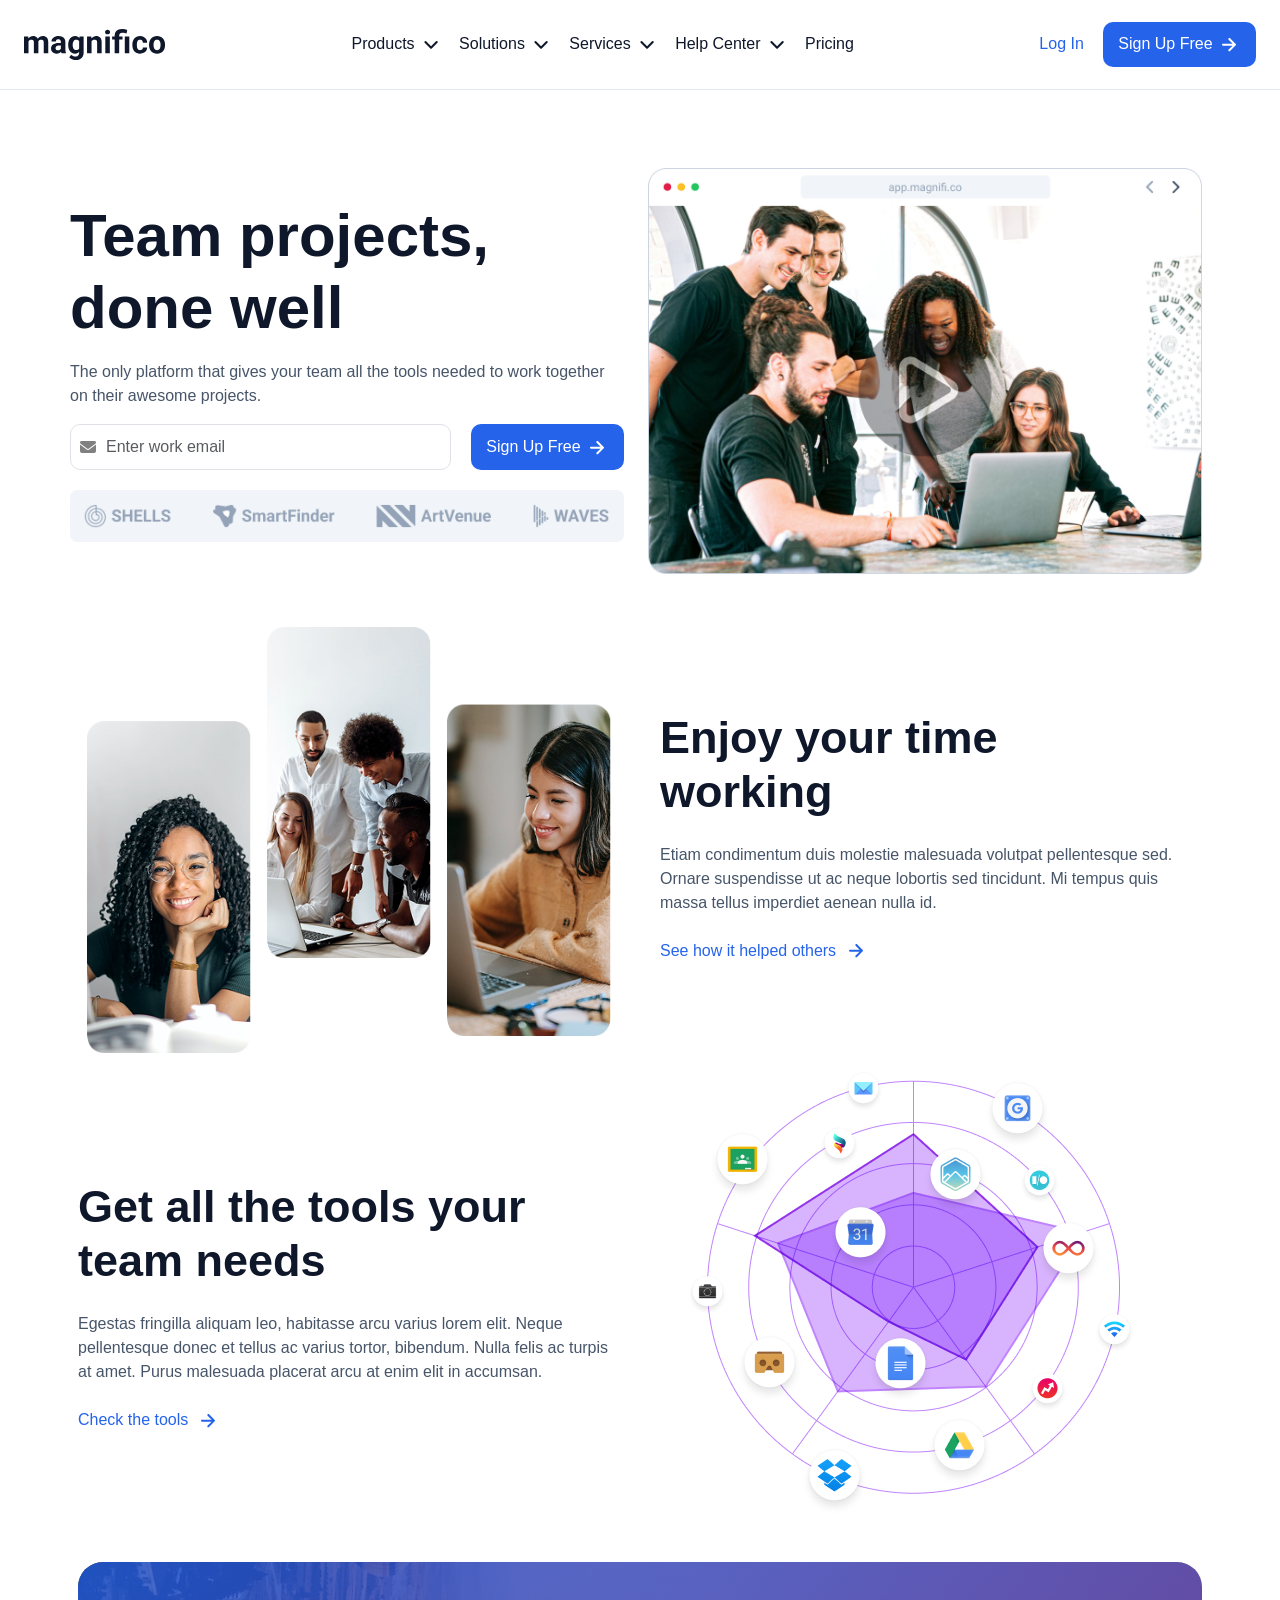
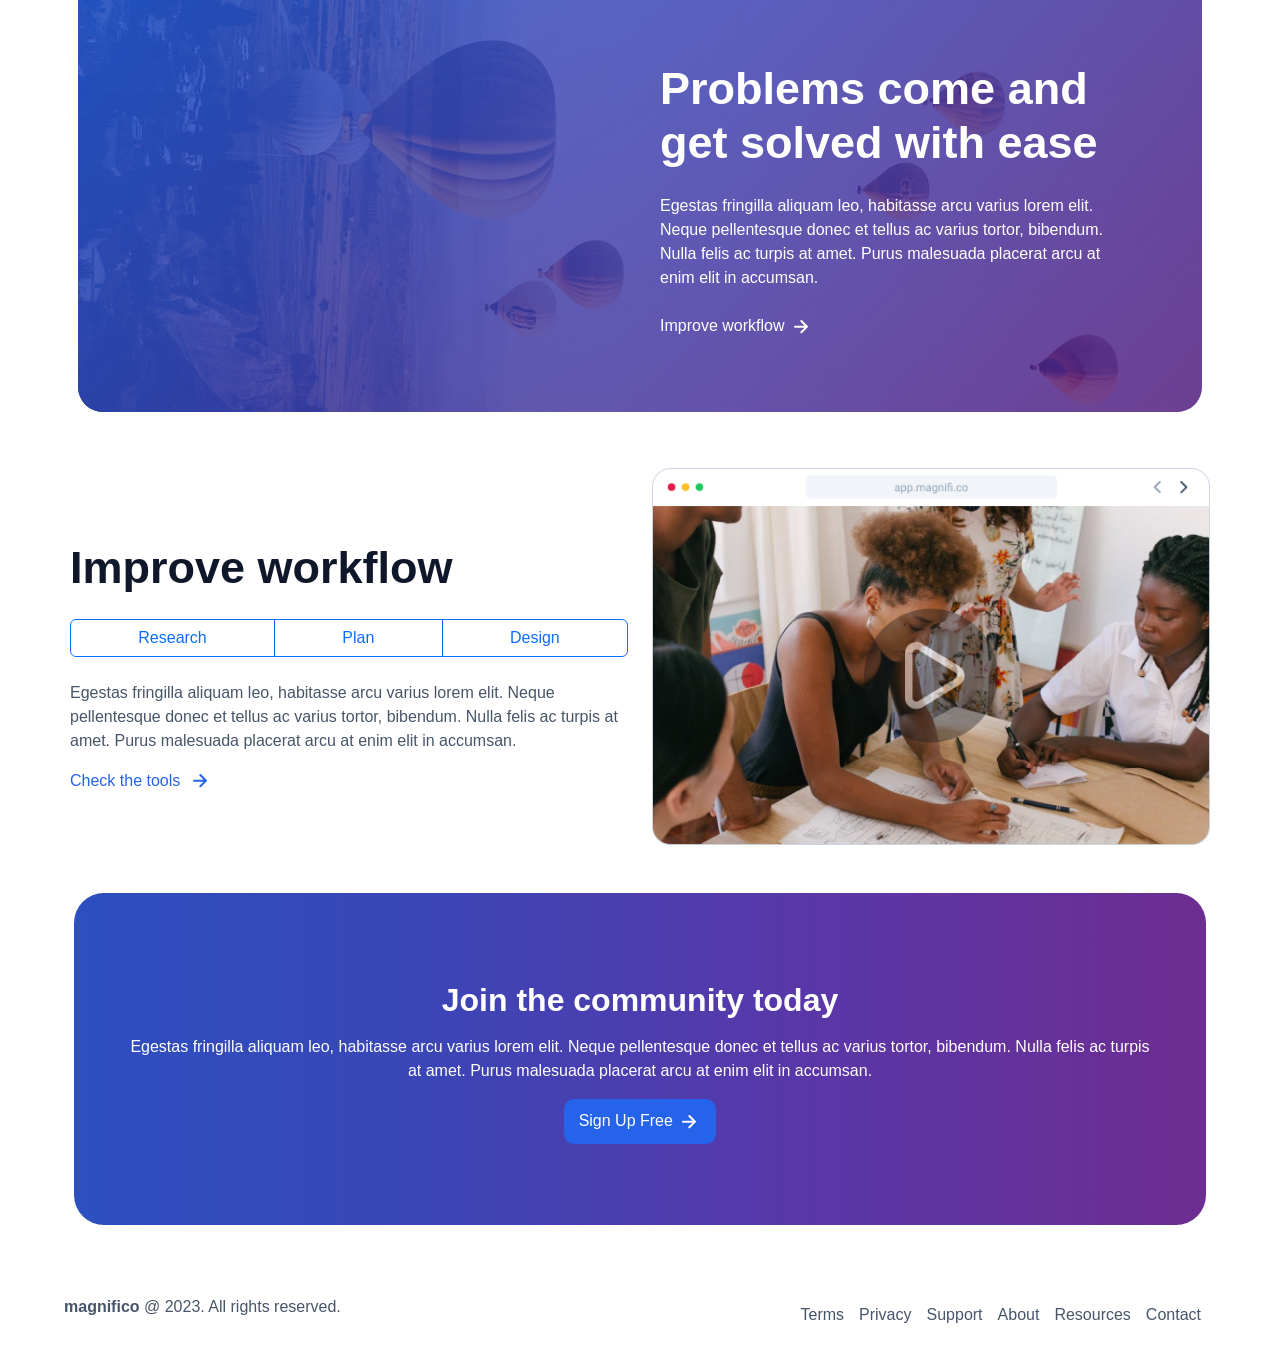
==== commit 8428d55b: "Merge branch 'main' of https://github.com/riyaarora954/magnifico" ====
--- a/index.html
+++ b/index.html
@@ -189,7 +189,7 @@
                   <img src="images/arrow-right.svg" alt="Right arrow" />
                 </button>
               </form>
-              <img src="images/press.png" alt="Press" class="press-image" />
+              <img src="images/Press.png" alt="Press" class="press-image" />
             </div>
             <div class="col-md-6 pt-2 order-1 order-md-2 " data-aos="fade-left">
               <img src="images/Left.png" alt="Team" class="img-banner" />
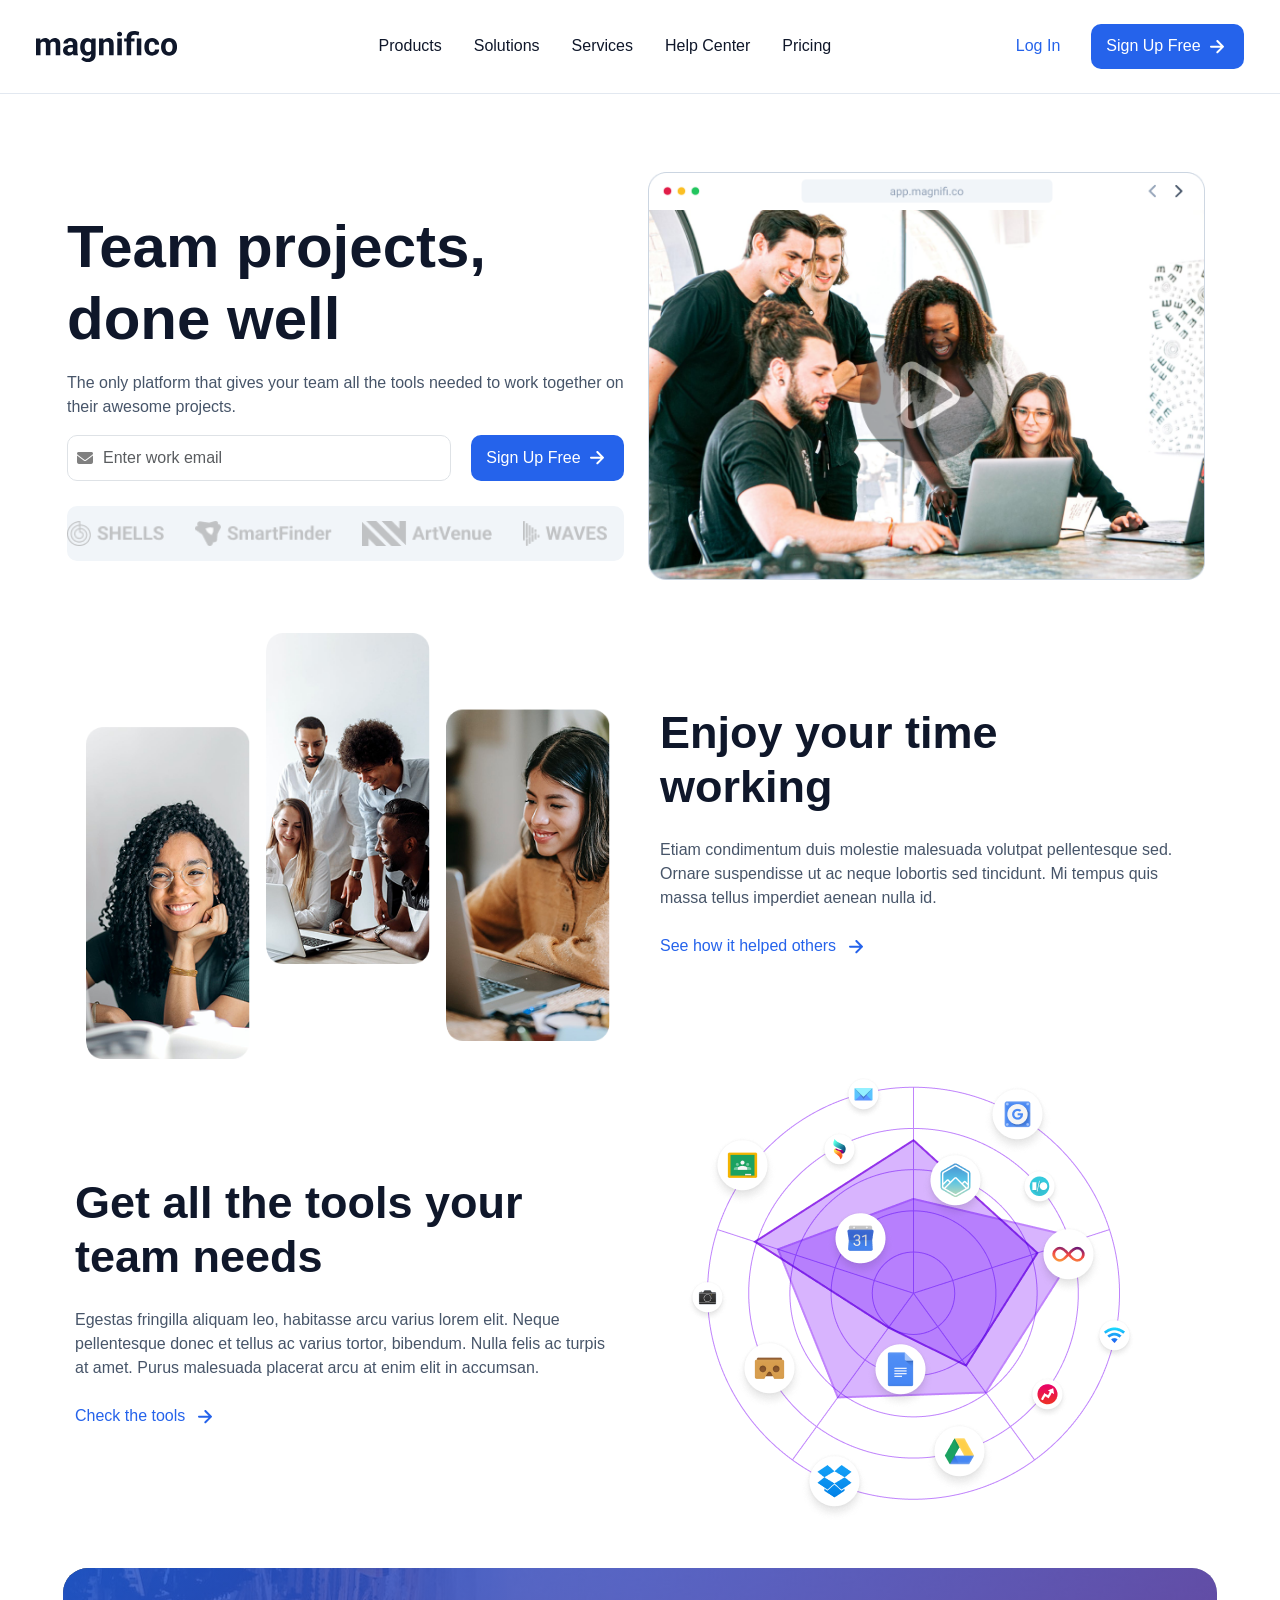
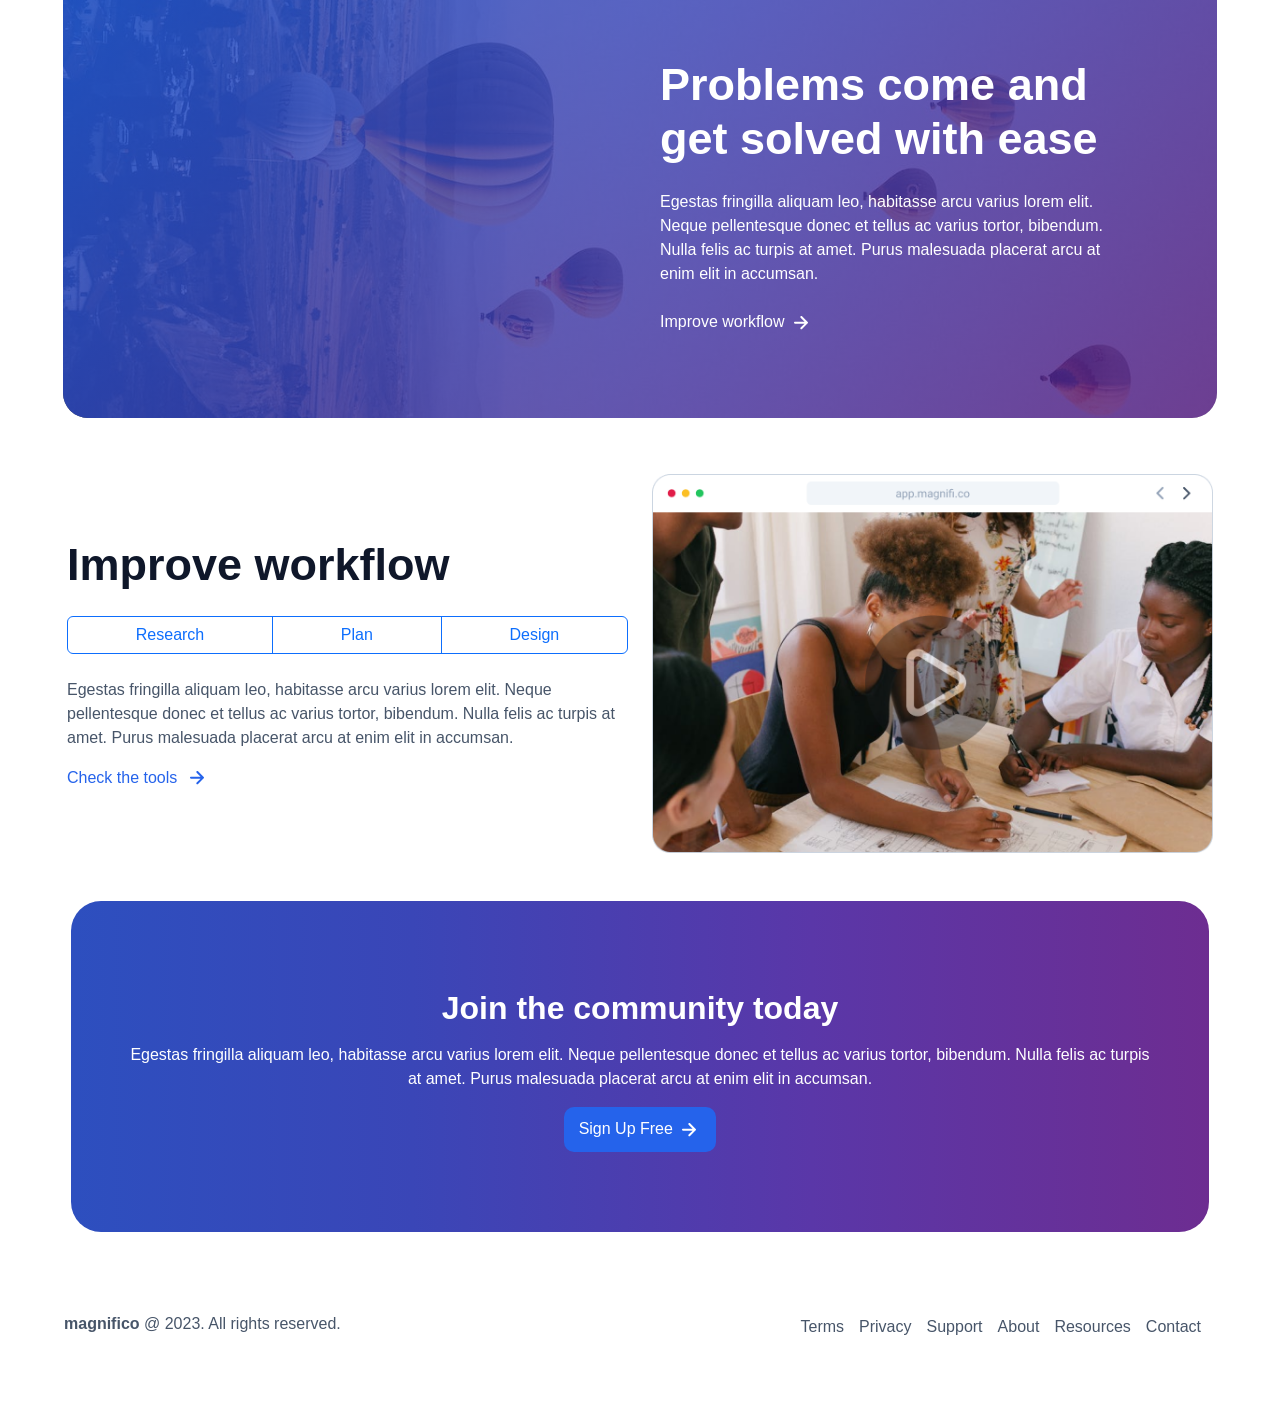
==== commit 47a56d3b: "Updated all the files" ====
--- a/index.html
+++ b/index.html
@@ -1,357 +1,280 @@
 <!doctype html>
 <html lang="en">
-  <head>
-    <meta charset="UTF-8" />
-    <meta name="viewport" content="width=device-width, initial-scale=1.0" />
-    <link rel="stylesheet" href="css/style.css" />
-    <link
-      href="https://cdn.jsdelivr.net/npm/bootstrap@5.0.2/dist/css/bootstrap.min.css"
-      rel="stylesheet"
-      integrity="sha384-EVSTQN3/azprG1Anm3QDgpJLIm9Nao0Yz1ztcQTwFspd3yD65VohhpuuCOmLASjC"
-      crossorigin="anonymous"
-    />
-    <link
-      rel="stylesheet"
-      href="https://cdnjs.cloudflare.com/ajax/libs/font-awesome/6.5.1/css/all.min.css"
-    />
-    <link
-      rel="stylesheet"
-      href="https://cdnjs.cloudflare.com/ajax/libs/font-awesome/6.5.0/css/all.min.css"
-    />
-    <link href="https://unpkg.com/aos@2.3.4/dist/aos.css" rel="stylesheet" />
-
-
-    <title>Magnifico</title>
-  </head>
-  <body>
-    <div class="container-fluid p-0">
-      <header class="header-section p-4">
-        <div class="logo">
+
+<head>
+  <meta charset="UTF-8" />
+  <meta name="viewport" content="width=device-width, initial-scale=1.0" />
+  <link rel="stylesheet" href="css/style.css" />
+  <link href="https://cdn.jsdelivr.net/npm/bootstrap@5.0.2/dist/css/bootstrap.min.css" rel="stylesheet"
+    integrity="sha384-EVSTQN3/azprG1Anm3QDgpJLIm9Nao0Yz1ztcQTwFspd3yD65VohhpuuCOmLASjC" crossorigin="anonymous" />
+  <link rel="stylesheet" href="https://cdnjs.cloudflare.com/ajax/libs/font-awesome/6.5.1/css/all.min.css" />
+  <link rel="stylesheet" href="https://cdnjs.cloudflare.com/ajax/libs/font-awesome/6.5.0/css/all.min.css" />
+  <link rel="icon" href="images/favicon.ico">
+  <link href="https://unpkg.com/aos@2.3.4/dist/aos.css" rel="stylesheet" />
+  <title>Magnifico</title>
+</head>
+
+<body>
+  <div class="container-fluid p-0">
+    <nav class="header-section navbar navbar-expand-lg navbar-light p-4">
+      <div class="container-fluid">
+        <!-- Logo / Brand -->
+        <a class="navbar-brand" href="#">
           <img src="images/magnifico.svg" alt="Magnifico Logo" />
-        </div>
-        <div class="nav-items">
-          <nav class="navbar navbar-expand-lg navbar-light">
-            <button
-              class="navbar-toggler"
-              type="button"
-              data-bs-toggle="collapse"
-              data-bs-target="#navbarNavDropdown"
-              aria-controls="navbarNavDropdown"
-              aria-expanded="false"
-              aria-label="Toggle navigation"
-            >
-              <span class="navbar-toggler-icon"></span>
+        </a>
+
+        <!-- Mobile Toggle Button -->
+        <button class="navbar-toggler" type="button" data-bs-toggle="collapse" data-bs-target="#navbarNavDropdown"
+          aria-controls="navbarNavDropdown" aria-expanded="false" aria-label="Toggle navigation">
+          <span class="navbar-toggler-icon"></span>
+        </button>
+
+        <!-- Collapsible Content -->
+        <div class="collapse navbar-collapse" id="navbarNavDropdown">
+          <ul class="navbar-nav mx-auto gap-3">
+            <li class="nav-item dropdown">
+              <a class="nav-link dropdown-toggle" href="#" id="productsDropdown" role="button" data-bs-toggle="dropdown"
+                aria-expanded="false">
+                Products
+              </a>
+              <ul class="dropdown-menu" aria-labelledby="productsDropdown">
+                <li><a class="dropdown-item" href="#">Features</a></li>
+                <li><a class="dropdown-item" href="#">Integrations</a></li>
+                <li><a class="dropdown-item" href="#">Enterprise</a></li>
+                <li><a class="dropdown-item" href="#">Changelog</a></li>
+              </ul>
+            </li>
+            <li class="nav-item dropdown">
+              <a class="nav-link dropdown-toggle" href="#" id="solutionsDropdown" role="button"
+                data-bs-toggle="dropdown" aria-expanded="false">
+                Solutions
+              </a>
+              <ul class="dropdown-menu" aria-labelledby="solutionsDropdown">
+                <li><a class="dropdown-item" href="#">For Teams</a></li>
+                <li><a class="dropdown-item" href="#">For Strategy</a></li>
+                <li><a class="dropdown-item" href="#">For Creative</a></li>
+              </ul>
+            </li>
+            <li class="nav-item dropdown">
+              <a class="nav-link dropdown-toggle" href="#" id="servicesDropdown" role="button" data-bs-toggle="dropdown"
+                aria-expanded="false">
+                Services
+              </a>
+              <ul class="dropdown-menu" aria-labelledby="servicesDropdown">
+                <li><a class="dropdown-item" href="#">Consulting</a></li>
+                <li><a class="dropdown-item" href="#">Support</a></li>
+                <li><a class="dropdown-item" href="#">Training</a></li>
+              </ul>
+            </li>
+            <li class="nav-item dropdown">
+              <a class="nav-link dropdown-toggle" href="#" id="helpDropdown" role="button" data-bs-toggle="dropdown"
+                aria-expanded="false">
+                Help Center
+              </a>
+              <ul class="dropdown-menu" aria-labelledby="helpDropdown">
+                <li><a class="dropdown-item" href="#">Documentation</a></li>
+                <li><a class="dropdown-item" href="#">Guides</a></li>
+                <li><a class="dropdown-item" href="#">API Reference</a></li>
+              </ul>
+            </li>
+            <li class="nav-item dropdown">
+              <a class="nav-link dropdown-toggle" href="#" id="pricingDropdown" role="button" data-bs-toggle="dropdown"
+                aria-expanded="false">
+                Pricing
+              </a>
+              <ul class="dropdown-menu" aria-labelledby="pricingDropdown">
+                <li><a class="dropdown-item" href="#">Standard</a></li>
+                <li><a class="dropdown-item" href="#">Pro Plan</a></li>
+                <li><a class="dropdown-item" href="#">Enterprise</a></li>
+              </ul>
+            </li>
+          </ul>
+
+          <!-- Right Side: Log In & Sign Up -->
+          <div class="nav-right-actions d-flex align-items-center gap-3 mt-3 mt-lg-0">
+            <a href="#" class="log-in text-decoration-none">Log In</a>
+            <button class="sign-up-btn">
+              Sign Up Free
+              <img src="images/arrow-right.svg" alt="Right arrow" />
             </button>
-            <div class="collapse navbar-collapse" id="navbarNavDropdown">
-              <ul class="navbar-nav">
-                <li class="nav-item dropdown">
-                  <a
-                    class="nav-link dropdown-toggle"
-                    href="#"
-                    id="navbarDropdownMenuLink"
-                    role="button"
-                    data-bs-toggle="dropdown"
-                    aria-expanded="false"
-                  >
-                    Products
-                    <img src="images/chevron-down.svg" alt="Down arrow" />
-                  </a>
-                  <ul
-                    class="dropdown-menu"
-                    aria-labelledby="navbarDropdownMenuLink"
-                  >
-                    <li><a class="dropdown-item" href="#">Action</a></li>
-                    <li>
-                      <a class="dropdown-item" href="#">Another action</a>
-                    </li>
-                    <li>
-                      <a class="dropdown-item" href="#">Something else here</a>
-                    </li>
-                  </ul>
-                </li>
-                <li class="nav-item dropdown">
-                  <a
-                    class="nav-link dropdown-toggle"
-                    href="#"
-                    id="navbarDropdownMenuLink"
-                    role="button"
-                    data-bs-toggle="dropdown"
-                    aria-expanded="false"
-                  >
-                    Solutions
-                    <img src="images/chevron-down.svg" alt="Down arrow" />
-                  </a>
-                  <ul
-                    class="dropdown-menu"
-                    aria-labelledby="navbarDropdownMenuLink"
-                  >
-                    <li><a class="dropdown-item" href="#">Action</a></li>
-                    <li>
-                      <a class="dropdown-item" href="#">Another action</a>
-                    </li>
-                    <li>
-                      <a class="dropdown-item" href="#">Something else here</a>
-                    </li>
-                  </ul>
-                </li>
-                <li class="nav-item dropdown">
-                  <a
-                    class="nav-link dropdown-toggle"
-                    href="#"
-                    id="navbarDropdownMenuLink"
-                    role="button"
-                    data-bs-toggle="dropdown"
-                    aria-expanded="false"
-                  >
-                    Services
-                    <img src="images/chevron-down.svg" alt="Down arrow" />
-                  </a>
-                  <ul
-                    class="dropdown-menu"
-                    aria-labelledby="navbarDropdownMenuLink"
-                  >
-                    <li><a class="dropdown-item" href="#">Action</a></li>
-                    <li>
-                      <a class="dropdown-item" href="#">Another action</a>
-                    </li>
-                    <li>
-                      <a class="dropdown-item" href="#">Something else here</a>
-                    </li>
-                  </ul>
-                </li>
-                <li class="nav-item dropdown">
-                  <a
-                    class="nav-link dropdown-toggle"
-                    href="#"
-                    id="navbarDropdownMenuLink"
-                    role="button"
-                    data-bs-toggle="dropdown"
-                    aria-expanded="false"
-                  >
-                    Help Center
-                    <img src="images/chevron-down.svg" alt="Down arrow" />
-                  </a>
-                  <ul
-                    class="dropdown-menu"
-                    aria-labelledby="navbarDropdownMenuLink"
-                  >
-                    <li><a class="dropdown-item" href="#">Action</a></li>
-                    <li>
-                      <a class="dropdown-item" href="#">Another action</a>
-                    </li>
-                    <li>
-                      <a class="dropdown-item" href="#">Something else here</a>
-                    </li>
-                  </ul>
-                </li>
-                <li class="nav-item">
-                  <a class="nav-link active" aria-current="page" href="#"
-                    >Pricing</a
-                  >
-                </li>
-              </ul>
-            </div>
-          </nav>
-        </div>
-        <div class="details">
-          <a href="#" class="log-in">Log In</a>
-          <button class="sign-up-btn">
-            Sign Up Free
-            <img src="images/arrow-right.svg" alt="Right arrow" />
-          </button>
-        </div>
-      </header>
-      <div class="main">
-        <div class="section1 me-2">
-          <div class="row sections-content">
-            <div class="col-md-6 details order-2 order-md-1 "  data-aos="fade-right">
-              <h1 class="pt-2">
-                Team projects, <br />
-                done well
-              </h1>
-              <p class="pt-2">
-                The only platform that gives your team all the tools needed to
-                work together on their awesome projects.
-              </p>
-              <form action="#" class="form-container">
-                <div class="input-container">
-                  <i class="fa fa-envelope icon"></i>
-                  <input
-                    type="email"
-                    class="form-control input-mail"
-                    name="email-id"
-                    placeholder="Enter work email"
-                  />
-                </div>
-
-                <button class="sign-up-btn">
-                  Sign Up Free
-                  <img src="images/arrow-right.svg" alt="Right arrow" />
-                </button>
-              </form>
-              <img src="images/Press.png" alt="Press" class="press-image" />
-            </div>
-            <div class="col-md-6 pt-2 order-1 order-md-2 " data-aos="fade-left">
-              <img src="images/Left.png" alt="Team" class="img-banner" />
-            </div>
-          </div>
-        </div>
-        <div class="section2 mt-5">
-          <div class="row mt-5 sections-content">
-            <div class="col-md-6"  data-aos="zoom-in">
-              <div class="img-group">
-                <img src="images/frame-2307.png" alt="">
-                <img src="images/frame-2305.png" alt="">
-                <img src="images/frame-2306.png" alt="">
+          </div>
+        </div>
+      </div>
+    </nav>
+    <div class="main">
+      <div class="section1 me-2">
+        <div class="row sections-content">
+          <div class="col-md-6 details order-2 order-md-1 " data-aos="fade-right">
+            <h1 class="pt-2">
+              Team projects, <br />
+              done well
+            </h1>
+            <p class="pt-2">
+              The only platform that gives your team all the tools needed to
+              work together on their awesome projects.
+            </p>
+            <form action="#" class="form-container">
+              <div class="input-container">
+                <i class="fa fa-envelope icon"></i>
+                <input type="email" class="form-control input-mail" name="email-id" placeholder="Enter work email" />
               </div>
-            </div>
-            <div class="col-md-6 details order-2 order-md-1"  data-aos="fade-left">
-              <h2 class="p-2">
-                Enjoy your time <br />
-                working
-              </h2>
-              <p class="p-2">
-                Etiam condimentum duis molestie malesuada volutpat pellentesque
-                sed. Ornare suspendisse ut ac neque lobortis sed tincidunt. Mi
-                tempus quis massa tellus imperdiet aenean nulla id.
-              </p>
-              <a href="#" class="pt-5 ps-2"
-                >See how it helped others
-                <img src="images/Vector.svg" alt="Right arrow" class="ps-2"
-              /></a>
-            </div>
-          </div>
-        </div>
-
-        <div class="section3 mt-5">
-          <div class="row mt-5 sections-content">
-            <div class="col-md-6 details order-2 order-md-1" data-aos="fade-right">
-              <h2 class="p-2">
-                Get all the tools your <br />
-                team needs
-              </h2>
-              <p class="p-2">
-                Egestas fringilla aliquam leo, habitasse arcu varius lorem elit.
-                Neque pellentesque donec et tellus ac varius tortor, bibendum.
-                Nulla felis ac turpis at amet. Purus malesuada placerat arcu at
-                enim elit in accumsan.
-              </p>
-              <a href="#" class="pt-5 ps-2"
-                >Check the tools
-                <img src="images/Vector.svg" alt="Right arrow" class="ps-2"
-              /></a>
-            </div>
-            <div class="col-md-6 ps-5 order-1 order-md-2" data-aos="fade-left">
-              <img src="images/Right.png" alt="Right" class="img-banner" />
-            </div>
-          </div>
-        </div>
-        <div class="section4 mt-5">
-          <div class="row mt-5 hero-image sections-content mx-2">
-            <div class="col-md-6"></div>
-            <div class="col-md-6 col-sm-12 details order-2 order-md-1 "  data-aos="zoom-in-up">
-              <h2 class="p-2">
-                Problems come and <br />
-                get solved with ease
-              </h2>
-              <p class="p-2">
-                Egestas fringilla aliquam leo, habitasse arcu varius lorem elit.
-                Neque pellentesque donec et tellus ac varius tortor, bibendum.
-                Nulla felis ac turpis at amet. Purus malesuada placerat arcu at
-                enim elit in accumsan.
-              </p>
-              <a href="#" class="ps-2" style="color: white"
-                >Improve workflow <img src="images/arrow-right.svg" alt=""
-              /></a>
-            </div>
-          </div>
-        </div>
-        <div class="section5 mt-5">
-          <div class="row sections-content">
-            <div class="col-md-6 details order-2 order-md-1" data-aos="fade-right">
-              <h2 class="pt-2">Improve workflow</h2>
-              <div
-                class="btn-group pt-3 pb-3"
-                style="width: 100%"
-                role="group"
-                aria-label="Basic outlined example"
-              >
-                <button type="button" class="btn btn-outline-primary">
-                  Research
-                </button>
-                <button type="button" class="btn btn-outline-primary">
-                  Plan
-                </button>
-                <button type="button" class="btn btn-outline-primary">
-                  Design
-                </button>
-              </div>
-              <p class="pt-2">
-                Egestas fringilla aliquam leo, habitasse arcu varius lorem elit.
-                Neque pellentesque donec et tellus ac varius tortor, bibendum.
-                Nulla felis ac turpis at amet. Purus malesuada placerat arcu at
-                enim elit in accumsan.
-              </p>
-              <a href="#" class="pt-5"
-                >Check the tools
-                <img src="images/Vector.svg" alt="Right arrow" class="ps-2"
-              /></a>
-            </div>
-            <div class="col-md-6 pt-2 order-1 order-md-2" data-aos="fade-left">
-              <img
-                src="images/left-banner.png"
-                alt="Team"
-                class="img-banner"
-              />
-            </div>
-          </div>
-        </div>
-        <div class="section6 mt-5 mx-3 ">
-          <div class="row banner">
-            <div class="col-md-12 text-center" data-aos="flip-up">
-              <h2 class="p-2">Join the community today</h2>
-                Egestas fringilla aliquam leo, habitasse arcu varius lorem elit.
-                Neque pellentesque donec et tellus ac varius tortor, bibendum.
-                Nulla felis ac turpis at amet. Purus malesuada placerat arcu at
-                enim elit in accumsan.
-              </p>
+
               <button class="sign-up-btn">
                 Sign Up Free
                 <img src="images/arrow-right.svg" alt="Right arrow" />
               </button>
+            </form>
+            <div class="logos">
+  <img src="images/logo1.png" alt="Shells">
+  <img src="images/logo2.png" alt="SmartFinder">
+  <img src="images/logo3.png" alt="ArtVenue">
+  <img src="images/logo4.png" alt="Waves">
+</div>
+
+          </div>
+          <div class="col-md-6 pt-2 order-1 order-md-2 " data-aos="fade-left">
+            <img src="images/Left.png" alt="Team" class="img-banner" />
+          </div>
+        </div>
+      </div>
+      <div class="section2 mt-5">
+        <div class="row mt-5 sections-content">
+          <div class="col-md-6" data-aos="zoom-in">
+            <div class="img-group">
+              <img src="images/frame-2307.png" alt="">
+              <img src="images/frame-2305.png" alt="">
+              <img src="images/frame-2306.png" alt="">
             </div>
           </div>
-        </div>
-      </div>
-      <footer class="footer-section">
-        <div class="copyright">
-          <p style="color:#475569 ;"><strong>magnifico</strong> @ 2023. All rights reserved.</p>
-        </div>
-        <div class="links">
-          <div class="link-item"><a href="#" style="text-decoration: none; color:#475569 ;">Terms</a></div>
-          <div class="link-item"><a href="#" style="text-decoration: none; color:#475569 ;">Privacy</a></div>
-          <div class="link-item"><a href="#" style="text-decoration: none; color:#475569 ;">Support</a></div>
-          <div class="link-item"><a href="#" style="text-decoration: none; color:#475569 ;">About</a></div>
-          <div class="link-item"><a href="#" style="text-decoration: none; color:#475569 ;">Resources</a></div>
-          <div class="link-item"><a href="#" style="text-decoration: none; color:#475569 ;">Contact</a></div>
-        </div>
-      </footer>
-      
+          <div class="col-md-6 details order-2 order-md-1" data-aos="fade-left">
+            <h2 class="p-2">
+              Enjoy your time <br />
+              working
+            </h2>
+            <p class="p-2">
+              Etiam condimentum duis molestie malesuada volutpat pellentesque
+              sed. Ornare suspendisse ut ac neque lobortis sed tincidunt. Mi
+              tempus quis massa tellus imperdiet aenean nulla id.
+            </p>
+            <a href="#" class="pt-5 ps-2">See how it helped others
+              <img src="images/Vector.svg" alt="Right arrow" class="ps-2" /></a>
+          </div>
+        </div>
+      </div>
+
+      <div class="section3 mt-5">
+        <div class="row mt-5 sections-content">
+          <div class="col-md-6 details order-2 order-md-1" data-aos="fade-right">
+            <h2 class="p-2">
+              Get all the tools your <br />
+              team needs
+            </h2>
+            <p class="p-2">
+              Egestas fringilla aliquam leo, habitasse arcu varius lorem elit.
+              Neque pellentesque donec et tellus ac varius tortor, bibendum.
+              Nulla felis ac turpis at amet. Purus malesuada placerat arcu at
+              enim elit in accumsan.
+            </p>
+            <a href="#" class="pt-5 ps-2">Check the tools
+              <img src="images/Vector.svg" alt="Right arrow" class="ps-2" /></a>
+          </div>
+          <div class="col-md-6 ps-5 order-1 order-md-2" data-aos="fade-left">
+            <img src="images/Right.png" alt="Right" class="img-banner" />
+          </div>
+        </div>
+      </div>
+      <div class="section4 mt-5">
+        <div class="row mt-5 hero-image sections-content mx-2">
+          <div class="col-md-6"></div>
+          <div class="col-md-6 col-sm-12 details order-2 order-md-1 " data-aos="zoom-in-up">
+            <h2 class="p-2">
+              Problems come and <br />
+              get solved with ease
+            </h2>
+            <p class="p-2">
+              Egestas fringilla aliquam leo, habitasse arcu varius lorem elit.
+              Neque pellentesque donec et tellus ac varius tortor, bibendum.
+              Nulla felis ac turpis at amet. Purus malesuada placerat arcu at
+              enim elit in accumsan.
+            </p>
+            <a href="#" class="ps-2" style="color: white">Improve workflow <img src="images/arrow-right.svg"
+                alt="" /></a>
+          </div>
+        </div>
+      </div>
+      <div class="section5 mt-5">
+        <div class="row sections-content">
+          <div class="col-md-6 details order-2 order-md-1" data-aos="fade-right">
+            <h2 class="pt-2">Improve workflow</h2>
+            <div class="btn-group pt-3 pb-3" style="width: 100%" role="group" aria-label="Basic outlined example">
+              <button type="button" class="btn btn-outline-primary">
+                Research
+              </button>
+              <button type="button" class="btn btn-outline-primary">
+                Plan
+              </button>
+              <button type="button" class="btn btn-outline-primary">
+                Design
+              </button>
+            </div>
+            <p class="pt-2">
+              Egestas fringilla aliquam leo, habitasse arcu varius lorem elit.
+              Neque pellentesque donec et tellus ac varius tortor, bibendum.
+              Nulla felis ac turpis at amet. Purus malesuada placerat arcu at
+              enim elit in accumsan.
+            </p>
+            <a href="#" class="pt-5">Check the tools
+              <img src="images/Vector.svg" alt="Right arrow" class="ps-2" /></a>
+          </div>
+          <div class="col-md-6 pt-2 order-1 order-md-2" data-aos="fade-left">
+            <img src="images/left-banner.png" alt="Team" class="img-banner" />
+          </div>
+        </div>
+      </div>
+      <div class="section6 mt-5 mx-3 ">
+        <div class="row banner">
+          <div class="col-md-12 text-center" data-aos="flip-up">
+            <h2 class="p-2">Join the community today</h2>
+            Egestas fringilla aliquam leo, habitasse arcu varius lorem elit.
+            Neque pellentesque donec et tellus ac varius tortor, bibendum.
+            Nulla felis ac turpis at amet. Purus malesuada placerat arcu at
+            enim elit in accumsan.
+            </p>
+            <button class="sign-up-btn">
+              Sign Up Free
+              <img src="images/arrow-right.svg" alt="Right arrow" />
+            </button>
+          </div>
+        </div>
+      </div>
     </div>
-
-    <script src="https://unpkg.com/aos@2.3.4/dist/aos.js"></script>
-    <script>
-      AOS.init({
-        duration: 1000,
-        once: true
-      });
-    </script>
-
-    <script
-      src="https://cdn.jsdelivr.net/npm/bootstrap@5.0.2/dist/js/bootstrap.bundle.min.js"
-      integrity="sha384-MrcW6ZMFYlzcLA8Nl+NtUVF0sA7MsXsP1UyJoMp4YLEuNSfAP+JcXn/tWtIaxVXM"
-      crossorigin="anonymous"
-    ></script>
-  </body>
-</html>
-
+    <footer class="footer-section">
+      <div class="copyright">
+        <p style="color:#475569 ;"><strong>magnifico</strong> @ 2023. All rights reserved.</p>
+      </div>
+      <div class="links">
+        <div class="link-item "><a href="#">Terms</a></div>
+        <div class="link-item"><a href="#">Privacy</a></div>
+        <div class="link-item"><a href="#" >Support</a></div>
+        <div class="link-item"><a href="#" >About</a></div>
+        <div class="link-item"><a href="#">Resources</a></div>
+        <div class="link-item"><a href="#">Contact</a></div>
+      </div>
+    </footer>
+
+  </div>
+
+  <script src="https://unpkg.com/aos@2.3.4/dist/aos.js"></script>
+  <script>
+    AOS.init({
+      duration: 1000,
+      once: true
+    });
+  </script>
+
+  <script src="https://cdn.jsdelivr.net/npm/bootstrap@5.0.2/dist/js/bootstrap.bundle.min.js"
+    integrity="sha384-MrcW6ZMFYlzcLA8Nl+NtUVF0sA7MsXsP1UyJoMp4YLEuNSfAP+JcXn/tWtIaxVXM"
+    crossorigin="anonymous"></script>
+</body>
+
+</html>
--- a/css/style.css
+++ b/css/style.css
@@ -1,37 +1,56 @@
-*{
+/* ================= RESET ================= */
+* {
     margin: 0;
     padding: 0;
     box-sizing: border-box;
     font-family: "Segoe UI", sans-serif;
 }
 
-a, button, img, .nav-link, .btn {
-  transition: all 0.3s ease-in-out;
-}
-
-.header-section{
-    display: flex;
-    justify-content: space-between;
-    align-items: center;
-    height: 90px;
+/* Prevent horizontal scroll */
+html,
+body {
+    max-width: 100%;
+    overflow-x: hidden;
+}
+
+/* Bootstrap row fix */
+.row {
+    margin-left: 0 !important;
+    margin-right: 0 !important;
+}
+
+/* Smooth hover */
+a,
+button,
+img,
+.nav-link,
+.btn {
+    transition: all 0.3s ease-in-out;
+}
+
+/* ================= HEADER ================= */
+.header-section {
+    min-height: 90px;
     border-bottom: 1px solid #E2E8F0;
 }
 
+/* Remove Bootstrap dropdown arrow */
 .dropdown-toggle::after {
-  display: none !important;
-}
-
-.log-in{
+    display: none !important;
+}
+
+.log-in {
     text-decoration: none;
     color: #2563EB;
     margin-right: 15px;
 }
 
-.log-in:hover{
+.log-in:hover {
     color: #1E40AF;
 }
 
-.sign-up-btn{
+/* Button */
+.sign-up-btn {
     background-color: #2563EB;
     color: white;
     border: none;
@@ -41,387 +60,421 @@
 }
 
 .sign-up-btn:hover {
-  background-color: #1E40AF;
-  transform: translateY(-3px);
-  box-shadow: 0 10px 20px rgba(37, 99, 235, 0.3);
+    background-color: #1E40AF;
+    transform: translateY(-3px);
 }
 
 .sign-up-btn:active {
-  transform: scale(0.96);
-}
-
-.nav-link{
+    transform: scale(0.96);
+}
+
+/* Navbar links */
+.nav-link {
     color: #0F172A !important;
     font-weight: 600;
     position: relative;
 }
 
+/* Underline hover effect */
 .nav-link::after {
-  content: "";
-  position: absolute;
-  width: 0%;
-  height: 2px;
-  bottom: -5px;
-  left: 0;
-  background-color: #2563EB;
-  transition: width 0.3s ease;
+    content: "";
+    position: absolute;
+    width: 0%;
+    height: 2px;
+    bottom: -5px;
+    left: 0;
+    background-color: #2563EB;
+    transition: width 0.3s ease;
 }
 
 .nav-link:hover::after {
-  width: 100%;
-}
-
+    width: 100%;
+}
+
+/* ================= INPUT ================= */
 .input-container {
-  position: relative;
-  width: 100%;
-  flex: 1;
+    position: relative;
+    width: 100%;
+    flex: 1;
 }
 
 .input-container input {
-  width: 100%;
-  padding: 10px 10px 10px 35px;
+    width: 100%;
+    padding: 10px 10px 10px 35px;
+    border-radius: 10px;
+    transition: all 0.3s ease;
+}
+
+.input-container input:focus {
+    border-color: #2563EB;
+    box-shadow: 0 0 0 3px rgba(37, 99, 235, 0.2);
+}
+
+.input-container .icon {
+    position: absolute;
+    left: 10px;
+    top: 50%;
+    transform: translateY(-50%);
+    color: gray;
+}
+
+/* ================= MAIN LAYOUT ================= */
+.main {
+    margin: 70px auto;
+    max-width: 1200px;
+    padding: 0 15px;
+}
+
+/* Remove extra flex conflict */
+.sections-content {
+    align-items: center;
+}
+.logos {
+  display: flex;
+  align-items: center;
+  gap: 30px;
+  margin-top: 25px;
+  flex-wrap: wrap;
+  background-color: #f1f5f9;
+  padding-top: 15px;
+  padding-bottom: 15px;
   border-radius: 10px;
-  transition: all 0.3s ease;
-}
-
-.input-container input:focus {
-  border-color: #2563EB;
-  box-shadow: 0 0 0 3px rgba(37, 99, 235, 0.2);
-}
-
-.input-container .icon {
-  position: absolute;
-  left: 10px;
-  top: 50%;
-  transform: translateY(-50%);
-  color: gray;
-}
-
-.main{
-    margin: 70px;
-}
-
-.sections-content{
-    display: flex;
-    align-items: center;
-    
-}
-
-.section1 h1{
+}
+
+.logos img {
+  height: 20px;
+  width: auto;
+  opacity: 0.5;
+  filter: grayscale(100%);   /* makes logos gray */
+  transition: 0.3s ease;
+}
+
+.logos img:hover {
+  opacity: 1;
+  filter: grayscale(0%);
+}
+
+.logos img {
+  height: 25px;   /* same size */
+  opacity: 0.6;
+  transition: 0.3s ease;
+}
+
+.logos img:hover {
+  opacity: 1;
+}
+
+
+/* ================= HERO SECTION ================= */
+.section1 h1 {
     margin-top: 20px;
     font-size: 60px;
     font-weight: 700;
     color: #0F172A;
 }
 
-.section1 p{
+.section1 p {
     color: #475569;
 }
 
-.form-container{
+.form-container {
     display: flex;
     gap: 20px;
 }
 
-.press-image{
-    margin-top: 20px ;
+.press-image {
+    margin-top: 20px;
     width: 100%;
     margin-bottom: 20px;
 }
 
-.img-banner{
+/* ================= IMAGES ================= */
+img {
     max-width: 100%;
     height: auto;
+}
+
+/* Banner images */
+.img-banner {
     border-radius: 12px;
-    transition: transform 0.4s ease, box-shadow 0.4s ease;
-}
-
-.img-banner:hover{
-    transform: scale(1.05);
-    box-shadow: 0 15px 30px rgba(0, 0, 0, 0.15);
-}
-
-.img-group{
-  display: flex;
-  justify-content: center;
-  align-items: center;
-  flex-wrap: nowrap;  
-}
-
-.img-group img{
-  width: 180px;        
-  max-width: 100%;     
-  padding: 0 8px;
-  border-radius: 20px;
-  transition: transform 0.4s ease, box-shadow 0.4s ease;
-}
-
-.img-group img:hover{
-  transform: translateY(-10px) scale(1.05);
-  box-shadow: 0 10px 25px rgba(0, 0, 0, 0.15);
-}
-
+    /* box-shadow removed */
+}
+
+/* Image group */
+.img-group {
+    display: flex;
+    justify-content: center;
+    align-items: center;
+    flex-wrap: nowrap;
+}
+
+.img-group img {
+    width: 180px;
+    padding: 0 8px;
+    border-radius: 20px;
+}
+
+/* Remove hover shadows */
+.img-group img:hover {
+    transform: translateY(-10px) scale(1.05);
+}
+
+/* stagger effect */
 .img-group img:nth-child(1),
-.img-group img:nth-child(3){
-  transform: translateY(30px);
-}
-
-.img-group img:nth-child(2){
-  transform: translateY(-30px);
-}
-
-.section2 h2{
-    margin-top: 20px;
+.img-group img:nth-child(3) {
+    transform: translateY(30px);
+}
+
+.img-group img:nth-child(2) {
+    transform: translateY(-30px);
+}
+
+/* ================= SECTIONS ================= */
+.section2 h2,
+.section3 h2,
+.section4 h2,
+.section5 h2 {
     font-size: 45px;
     font-weight: 700;
     color: #0F172A;
 }
 
-.section2 p{
+.section2 p,
+.section3 p,
+.section5 p {
     color: #475569;
 }
 
-
-.section3 h2{
-    margin-top: 20px;
-    font-size: 45px;
+/* HERO IMAGE BLOCK */
+.hero-image {
+    position: relative;
+    min-height: 450px;
+    border-radius: 25px;
+    overflow: hidden;
+    padding: 60px;
+    background-image: url("../images/heroImage.jpg");
+    background-size: cover;
+    background-position: center;
+}
+
+.hero-image::before {
+    content: "";
+    position: absolute;
+    inset: 0;
+    background: linear-gradient(135deg,
+            rgba(37, 99, 235, 0.8),
+            rgba(88, 28, 135, 0.8));
+    z-index: 1;
+}
+
+.hero-image .details {
+    position: relative;
+    z-index: 2;
+}
+
+/* Section 4 text */
+.section4 h2,
+.section4 p {
+    color: white;
+}
+
+/* ================= CTA SECTION ================= */
+.section6 h2 {
     font-weight: 700;
-    color: #0F172A;
-}
-
-.section3 p{
-    color: #475569;
-}
-
-
-.hero-image {
-  position: relative;
-  min-height: 450px;
-  border-radius: 25px;
-  overflow: hidden;
-  padding: 60px;
-
-  background-image: url("../images/heroImage.jpg");
-  background-size: cover;
-  background-position: center;
-
-  transition: transform 0.4s ease;
-}
-
-.hero-image::before {
-  content: "";
-  position: absolute;
-  top: 0;
-  left: 0;
-  width: 100%;
-  height: 100%;
-  background: linear-gradient(
-    135deg,
-    rgba(37, 99, 235, 0.8),
-    rgba(88, 28, 135, 0.8)
-  );
-  z-index: 1;
-  transition: opacity 0.4s ease;
-}
-
-.hero-image .details {
-  position: relative;
-  z-index: 2;
-}
-
-.hero-image:hover {
-  transform: scale(1.02);
-}
-
-.hero-image:hover::before {
-  opacity: 0.6;
-}
-
-.section4 h2{
-    margin-top: 20px;
-    font-size: 45px;
-    font-weight: 700;
+}
+
+.section6 .banner {
+    background: linear-gradient(90deg,
+            #2d4fbf 0%,
+            #3a46b7 30%,
+            #5a37a8 65%,
+            #6d2d91 100%);
+    border-radius: 30px;
+    padding: 80px 40px;
     color: white;
 }
 
-.section4 p{
-    color: white;
-}
-
-
-.section5 h2{
-    margin-top: 20px;
-    font-size: 45px;
-    font-weight: 700;
-    color: #0F172A;
-}
-
-.section5 p{
-    color: #475569;
-}
-
-.section6 h2{
-    font-weight: 700;
-}
-
-.section6 .banner{
-  background: linear-gradient(
-    90deg,
-    #2d4fbf 0%,
-    #3a46b7 30%,
-    #5a37a8 65%,
-    #6d2d91 100%
-  );
-  border-radius: 30px;
-  padding: 80px 40px;
-  color: white;
-  transition: transform 0.4s ease, box-shadow 0.4s ease;
-}
-
-.section6 .banner:hover{
-  transform: translateY(-5px);
-  box-shadow: 0 20px 40px rgba(0,0,0,0.2);
-}
-
-
-.details a{
+/* ================= FOOTER ================= */
+
+.copyright{
+    padding-top: 10px;
+}
+.details a {
     text-decoration: none;
     color: #2563EB;
 }
 
-.details a:hover{
+.details a:hover {
     color: #1E40AF;
     padding-left: 8px;
 }
 
-.links{
+.links {
     display: flex;
     justify-content: space-between;
     align-items: center;
 }
 
-.links .link-item{
+.links .link-item {
     padding-right: 15px;
-}
-
-.links .link-item a:hover{
-    color: #2563EB !important;
-    transform: translateY(-2px);
-}
-
-
-.footer-section{
+    
+}
+.footer-section a {
+  text-decoration: none !important;
+  color: #475569; /* optional */
+}
+
+.footer-section {
     display: flex;
     justify-content: space-between;
     align-items: center;
-    margin-left: 4rem;
-    margin-right: 4rem;
-    margin-bottom: 2rem;
+    margin: 4rem;
     flex-wrap: wrap;
 }
 
-
-@media (max-width: 992px){
-
-    .main{
+/* ================= RESPONSIVE ================= */
+@media (max-width: 992px) {
+    .main {
         margin: 40px 20px;
     }
 
-    .header-section{
-        flex-wrap: wrap;
-        height: auto;
-        gap: 15px;
-    }
-
-    .section1 h1{
+    .section1 h1 {
         font-size: 42px;
     }
 
     .section2 h2,
     .section3 h2,
     .section4 h2,
-    .section5 h2{
+    .section5 h2 {
         font-size: 32px;
     }
-}
-
-@media (max-width: 768px){
-
-    .main{
+
+    /* Mobile navbar */
+    .navbar-collapse {
+        text-align: center;
+        width: 100%;
+    }
+
+    .navbar-nav {
+        flex-direction: column !important;
+        align-items: center;
+        width: 100%;
+        margin-top: 1rem;
+        gap: 5px;
+    }
+
+    .nav-right-actions {
+        justify-content: center;
+        margin-bottom: 10px;
+    }
+
+    .navbar-toggler {
+        border: none !important;
+        padding: 4px 8px;
+    }
+
+    .navbar-toggler:focus {
+        box-shadow: none !important;
+    }
+
+    .dropdown-menu {
+        text-align: center;
+    }
+
+    .nav-link::after {
+        display: none;
+    }
+}
+
+@media (max-width: 768px) {
+
+    .main {
         margin: 30px 15px;
     }
 
-    .form-container{
+    .form-container {
         flex-direction: column;
     }
 
-    .form-container .sign-up-btn{
+    .form-container .sign-up-btn {
         width: 100%;
     }
 
-    .details{
+    .details {
         padding: 20px !important;
     }
 
-    .hero-image{
+    .hero-image {
         padding: 30px 20px;
         border-radius: 15px;
     }
-
-    .footer-section{
+    .logos {
+    justify-content: center;
+    gap: 15px;
+    
+  }
+
+  .logos img {
+    height: 15px;
+  }
+
+    .footer-section {
         flex-direction: column;
         align-items: flex-start;
         gap: 20px;
-        margin-left: 20px;
-        margin-right: 20px;
-    }
-
-    .links{
+        margin: 20px;
+    }
+
+    .links {
         flex-wrap: wrap;
     }
 
-    .section6 .banner{
+    .section6 .banner {
         padding: 50px 20px;
     }
 
-    .header-section > .details{
-        display: none !important;
-    }
-
-    .img-group img{
-        width: 30%;        
+    /* Fix image group overflow */
+    .img-group {
+        flex-wrap: wrap;
+    }
+
+    .img-group img {
+        width: 30%;
         padding: 0 5px;
     }
 
     .img-group img:nth-child(1),
-    .img-group img:nth-child(3){
+    .img-group img:nth-child(3) {
         transform: translateY(15px);
     }
 
-    .img-group img:nth-child(2){
+    .img-group img:nth-child(2) {
         transform: translateY(-15px);
     }
 }
 
-@media (max-width: 576px){
-
-    .section1 h1{
+@media (max-width: 576px) {
+    .section1 h1 {
         font-size: 32px;
     }
 
     .section2 h2,
     .section3 h2,
     .section4 h2,
-    .section5 h2{
+    .section5 h2 {
         font-size: 24px;
     }
 
-    .btn-group{
+    .btn-group {
         flex-direction: column;
     }
 
-    .btn-group .btn{
+    .btn-group .btn {
         width: 100%;
         margin-bottom: 10px;
     }
 }
+
+
+
+/* (mobile navbar styles consolidated in 992px block above) */
